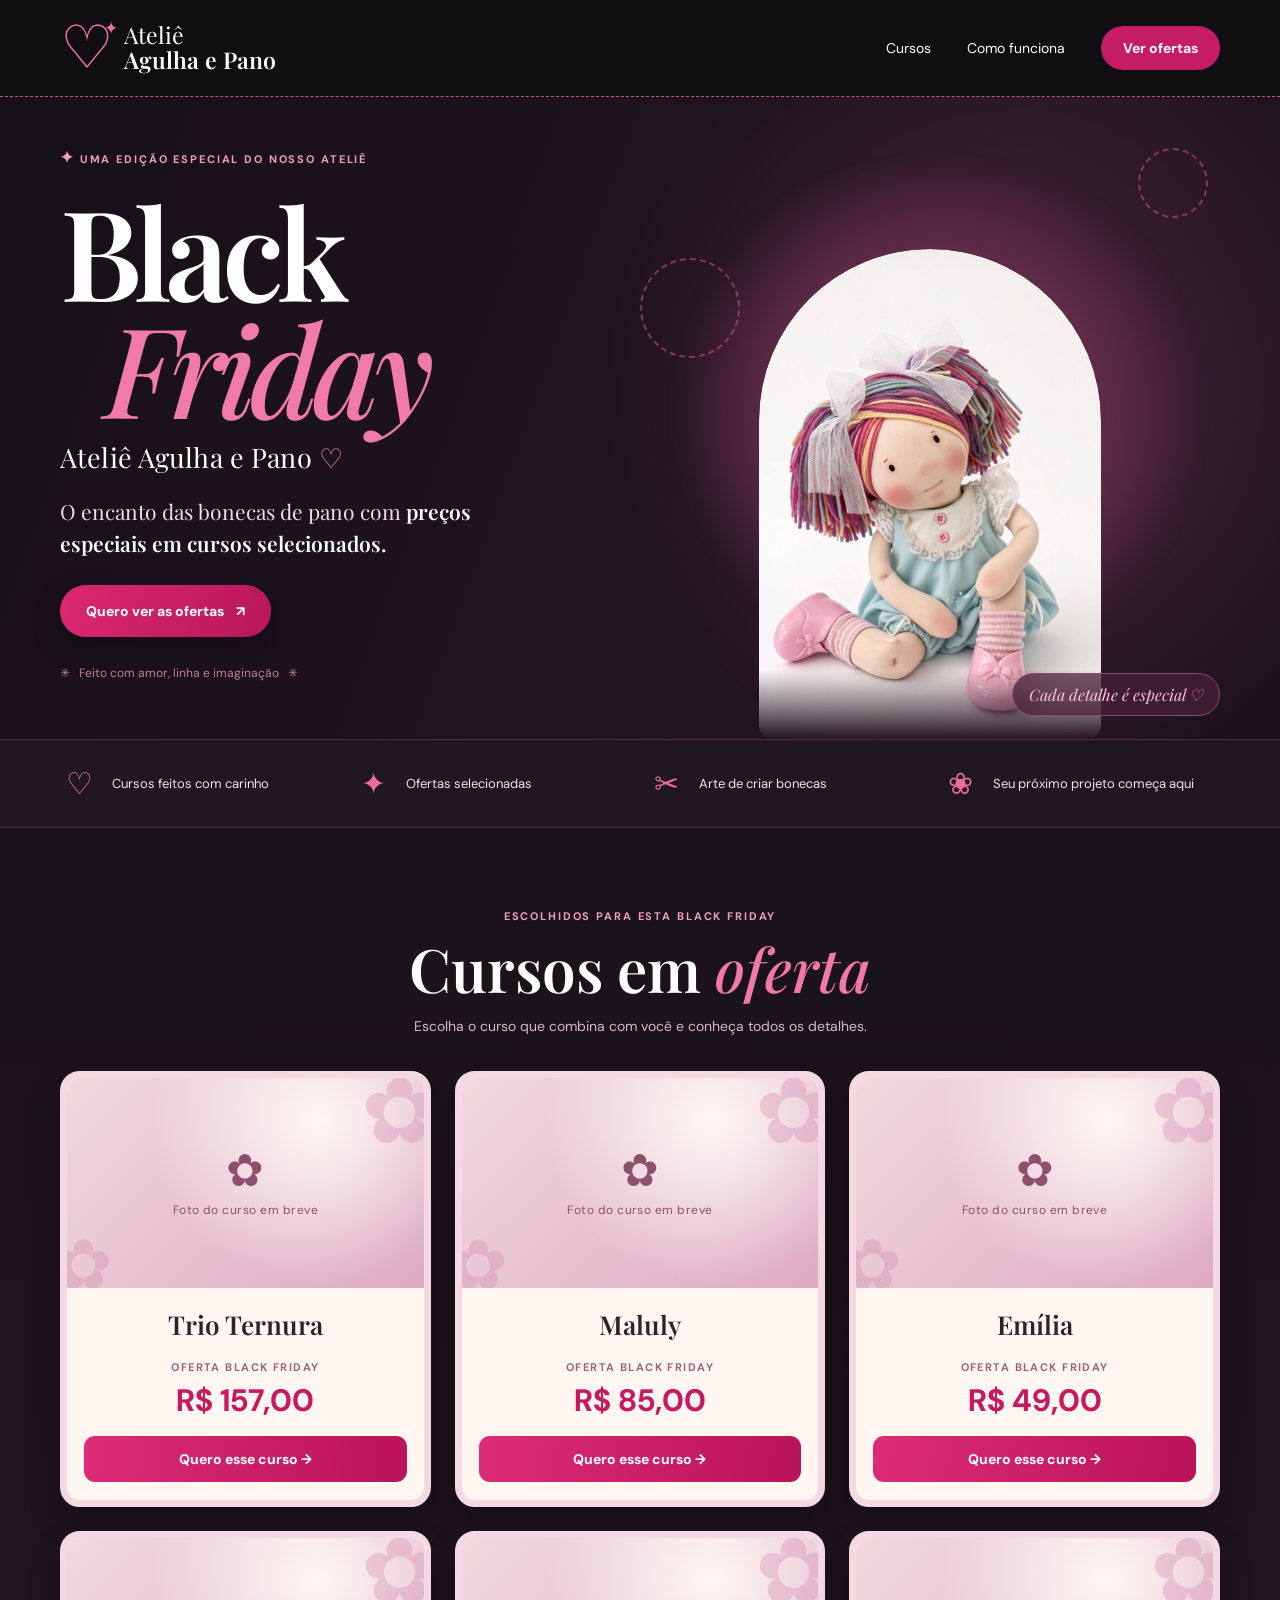
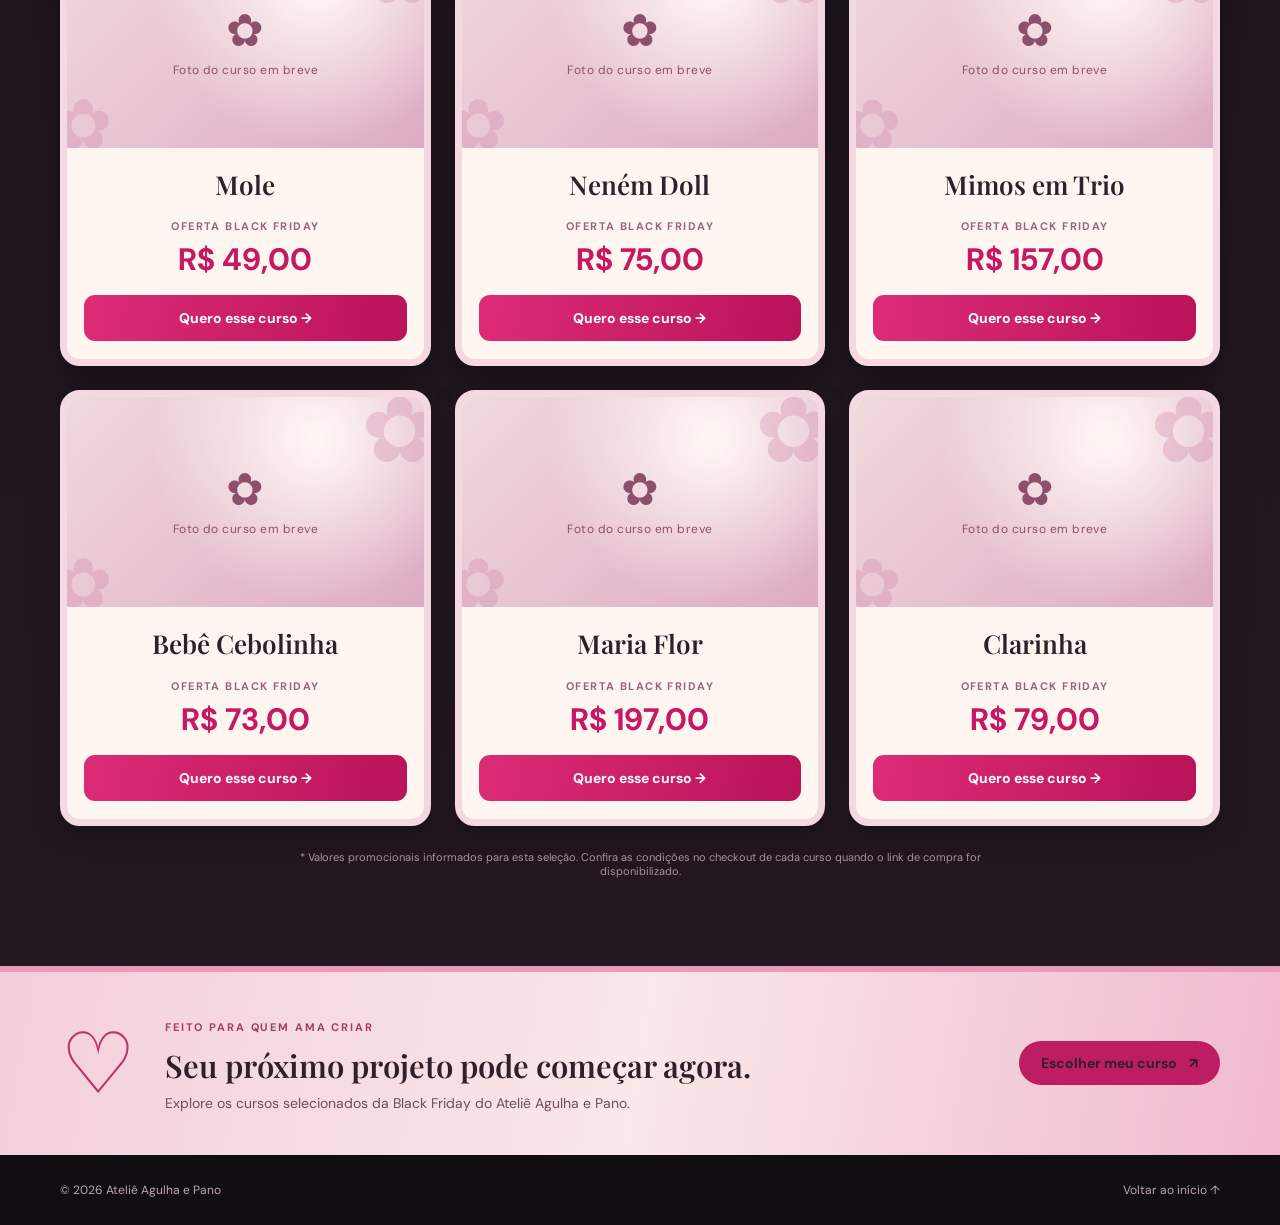
==== index.html @ 14fc0eb1 "Add files via upload" ====
<!doctype html>
<html lang="pt-BR">
<head>
  <meta charset="utf-8">
  <meta name="viewport" content="width=device-width, initial-scale=1">
  <meta name="theme-color" content="#171117">
  <meta name="description" content="Black Friday do Ateliê Agulha e Pano: cursos selecionados de bonecas de pano com preços especiais.">
  <title>Black Friday | Ateliê Agulha e Pano</title>
  <link rel="preconnect" href="https://fonts.googleapis.com">
  <link rel="preconnect" href="https://fonts.gstatic.com" crossorigin>
  <link href="https://fonts.googleapis.com/css2?family=DM+Sans:wght@400;500;600;700&family=Playfair+Display:ital,wght@0,500;0,600;0,700;1,500;1,600&display=swap" rel="stylesheet">
  <link rel="stylesheet" href="style.css">
  <script src="cursos.js" defer></script>
  <script src="script.js" defer></script>
</head>
<body>
  <a class="skip" href="#cursos">Pular para os cursos</a>
  <header class="site-header">
    <div class="wrap header-row">
      <a class="brand" href="index.html" aria-label="Ateliê Agulha e Pano — início"><span class="brand-symbol" aria-hidden="true">♡<span>✦</span></span><span class="brand-text"><span>Ateliê</span><strong>Agulha e Pano</strong></span></a>
      <button class="nav-toggle" id="nav-toggle" type="button" aria-label="Abrir menu" aria-controls="site-nav" aria-expanded="false"><span></span><span></span><span></span></button>
      <nav class="nav" id="site-nav" aria-label="Navegação principal"><a href="#cursos">Cursos</a><a href="#como-funciona">Como funciona</a><a class="nav-cta" href="#cursos">Ver ofertas</a></nav>
    </div>
  </header>
  <main>
    <section class="hero" aria-labelledby="hero-title"><div class="wrap hero-grid">
      <div class="hero-copy"><span class="eyebrow"><span class="sparkle">✦</span> Uma edição especial do nosso ateliê</span><h1 id="hero-title"><span>Black</span><em>Friday</em></h1><div class="hero-brand">Ateliê Agulha e Pano <span aria-hidden="true">♡</span></div><p>O encanto das bonecas de pano com <strong>preços especiais em cursos selecionados.</strong></p><div class="hero-actions"><a class="button pink" href="#cursos">Quero ver as ofertas <span aria-hidden="true">↗</span></a></div><div class="hero-detail" aria-hidden="true">✳ &nbsp; Feito com amor, linha e imaginação &nbsp; ✳</div></div>
      <div class="hero-art"><div class="hero-circle"></div><div class="hero-stitch stitch-one" aria-hidden="true"></div><div class="hero-stitch stitch-two" aria-hidden="true"></div><img src="assets/boneca-destaque.png" alt="Boneca de pano do Ateliê Agulha e Pano, com cabelo colorido, laços brancos, vestido azul e sapatos rosas" fetchpriority="high"><span class="hero-note">Cada detalhe é especial <span aria-hidden="true">♡</span></span></div>
    </div></section>
    <section class="benefits" id="como-funciona" aria-label="Sobre a seleção de cursos"><div class="wrap benefits-grid"><div><span class="benefit-icon">♡</span><span>Cursos feitos com carinho</span></div><div><span class="benefit-icon">✦</span><span>Ofertas selecionadas</span></div><div><span class="benefit-icon">✂</span><span>Arte de criar bonecas</span></div><div><span class="benefit-icon">❀</span><span>Seu próximo projeto começa aqui</span></div></div></section>
    <section class="offers" id="cursos"><div class="wrap"><div class="section-heading"><span class="kicker">ESCOLHIDOS PARA ESTA BLACK FRIDAY</span><h2>Cursos em <em>oferta</em></h2><p>Escolha o curso que combina com você e conheça todos os detalhes.</p></div><div class="course-grid" id="course-grid" aria-live="polite"></div><p class="offers-footnote">* Valores promocionais informados para esta seleção. Confira as condições no checkout de cada curso quando o link de compra for disponibilizado.</p></div></section>
    <section class="bottom-cta"><div class="wrap bottom-inner"><div class="gift" aria-hidden="true">♡</div><div><span class="kicker dark">FEITO PARA QUEM AMA CRIAR</span><h2>Seu próximo projeto pode começar agora.</h2><p>Explore os cursos selecionados da Black Friday do Ateliê Agulha e Pano.</p></div><a class="button dark-button" href="#cursos">Escolher meu curso <span aria-hidden="true">↗</span></a></div></section>
  </main>
  <footer class="footer"><div class="wrap footer-inner"><span>© <span id="year"></span> Ateliê Agulha e Pano</span><a href="#hero-title">Voltar ao início ↑</a></div></footer>
</body></html>
---- style.css ----
:root{--bg:#171117;--bg2:#21171e;--pink:#ed6c9e;--hot:#c51d65;--cream:#fff6f1;--ink:#30202b;--muted:#cbb6c1;--line:#49303c}*{box-sizing:border-box}html{scroll-behavior:smooth}body{margin:0;color:#fff;background:var(--bg);font-family:'DM Sans',Arial,sans-serif}a{color:inherit;text-decoration:none}button{font:inherit}img{max-width:100%;display:block}.wrap{width:min(1160px,calc(100% - 44px));margin-inline:auto}.skip{position:absolute;top:-100px;background:#fff;color:#000;padding:12px;z-index:20}.skip:focus{top:0}.site-header{position:relative;z-index:10;background:#110e12;border-bottom:1px dashed #bc5682}.header-row{min-height:96px;display:flex;align-items:center;justify-content:space-between;gap:22px}.brand{display:flex;align-items:center;gap:10px}.brand-symbol{font-size:60px;font-family:Georgia,serif;line-height:1;color:#ed71a4;position:relative}.brand-symbol span{font-size:17px;position:absolute;top:2px;right:-4px}.brand-text{display:grid;line-height:1.08;font-family:'Playfair Display',Georgia,serif;font-size:23px}.brand-text strong{font-weight:600}.nav{display:flex;align-items:center;gap:36px}.nav>a:not(.nav-cta){font-size:14px}.nav>a:hover,.footer a:hover{color:#ff9bbd}.nav-cta,.button{display:inline-flex;align-items:center;justify-content:center;gap:12px;border:0;border-radius:100px;background:var(--hot);padding:13px 22px;font-weight:700;font-size:14px;transition:transform .2s,background .2s}.nav-cta:hover,.button:hover{transform:translateY(-2px);background:#e32e7d}.nav-toggle{display:none}.hero{overflow:hidden;background:radial-gradient(circle at 79% 47%,#4a2439 0,transparent 38%),linear-gradient(110deg,#171017,#23151f 70%,#1a1119)}.hero-grid{display:grid;grid-template-columns:1fr 1fr;align-items:center;min-height:555px}.hero-copy{z-index:2;padding:50px 0 58px}.eyebrow,.kicker{letter-spacing:.17em;font-size:11px;text-transform:uppercase;font-weight:700;color:#ef9fbd}.sparkle{font-size:16px}.hero h1{font-family:'Playfair Display',Georgia,serif;line-height:.93;margin:24px 0 14px;font-weight:600;font-size:clamp(76px,9.8vw,137px);letter-spacing:-.055em}.hero h1 span,.hero h1 em{display:block}.hero h1 em{font-style:italic;font-weight:500;color:#f07ba8;margin-left:45px}.hero-brand{font-family:'Playfair Display',Georgia,serif;font-size:27px;letter-spacing:.005em}.hero-brand span{color:#e985ad}.hero-copy>p{font-family:'Playfair Display',Georgia,serif;font-size:21px;line-height:1.5;max-width:480px;color:#f2dce6}.hero-copy>p strong{font-weight:600;color:#fff}.hero-actions{margin-top:26px}.button.pink{padding:17px 26px;background:linear-gradient(110deg,#dc2871,#b8175a);box-shadow:0 11px 28px #0005}.hero-detail{color:#c17c9a;margin-top:28px;font-size:12px}.hero-art{height:100%;min-height:500px;position:relative;display:flex;align-items:end;justify-content:center}.hero-circle{position:absolute;inset:70px 0 80px 3%;border-radius:50%;background:radial-gradient(circle,#9b4f72 0,#5d2b46 44%,transparent 70%);filter:blur(8px)}.hero-art>img{position:relative;z-index:1;object-fit:contain;object-position:center bottom;height:490px;width:auto;max-width:93%;border-radius:200px 200px 16px 16px;mask-image:linear-gradient(to bottom,#000 86%,transparent 100%);-webkit-mask-image:linear-gradient(to bottom,#000 86%,transparent 100%)}.hero-note{position:absolute;bottom:23px;right:0;z-index:2;color:#ffc1d9;background:#482036b8;border:1px solid #8e4b6b;border-radius:40px;padding:10px 16px;font-family:'Playfair Display',Georgia,serif;font-style:italic}.hero-note span{color:#ff78a9}.stitch-one,.stitch-two{position:absolute;border:2px dashed #d65a89;border-radius:50%;opacity:.5}.stitch-one{width:100px;height:100px;left:0;top:25%}.stitch-two{width:70px;height:70px;right:12px;top:8%}.benefits{background:#21171e;border-top:1px solid #493141;border-bottom:1px solid #493141}.benefits-grid{display:grid;grid-template-columns:repeat(4,1fr);gap:14px;padding:24px 0}.benefits-grid>div{display:flex;align-items:center;gap:13px;font-size:13px;color:#f0e4e9}.benefit-icon{font-size:30px;color:var(--pink);width:39px;flex-shrink:0;text-align:center}.offers{padding:76px 0 88px;background:linear-gradient(180deg,#1a1319,#241820)}.section-heading{text-align:center;margin:0 auto 36px}.section-heading h2{font:600 clamp(38px,5vw,60px)/1.15 'Playfair Display',Georgia,serif;margin:9px 0}.section-heading h2 em{font-weight:500;color:#f179a5}.section-heading p{color:#d4bbc9;font-size:14px}.course-grid{display:grid;grid-template-columns:repeat(3,minmax(0,1fr));gap:24px}.course-card{overflow:hidden;background:var(--cream);color:var(--ink);border:7px solid #f5d9e2;border-radius:20px;box-shadow:0 17px 30px #0004;display:flex;flex-direction:column;transition:transform .2s,box-shadow .2s}.course-card:hover{transform:translateY(-5px);box-shadow:0 25px 35px #0007}.course-visual{height:210px;background:radial-gradient(circle at 70% 20%,#fff8f5,transparent 55%),linear-gradient(135deg,#f1d9dd,#ddabc3);display:grid;place-items:center;position:relative;overflow:hidden}.course-visual:before,.course-visual:after{content:'✿';position:absolute;color:#d189ab;font-size:70px;opacity:.35}.course-visual:before{left:-13px;bottom:-23px}.course-visual:after{right:-14px;top:-26px;font-size:92px}.course-visual img{height:100%;width:100%;object-fit:cover}.placeholder{display:grid;justify-items:center;gap:9px;z-index:1;color:#8d506b;text-align:center}.placeholder .flower{font-size:45px;line-height:1}.placeholder span:last-child{font-size:12px;letter-spacing:.04em}.course-body{display:flex;flex-direction:column;align-items:center;flex:1;padding:21px 17px 18px;text-align:center}.course-body h3{font:600 26px/1.25 'Playfair Display',Georgia,serif;margin:0 0 18px}.offer-label{font-size:11px;text-transform:uppercase;letter-spacing:.13em;color:#9b647e;font-weight:700;margin-top:auto}.course-price{font-weight:700;color:#c71960;font-size:31px;margin:6px 0 15px}.course-link{width:100%;border-radius:11px;padding:14px 12px;background:linear-gradient(100deg,#dd2c77,#b91359);color:#fff;font-weight:700;font-size:14px}.course-link:hover{background:#a91552}.offers-footnote{color:#a9919e;text-align:center;font-size:11px;margin:24px auto 0;max-width:740px}.bottom-cta{background:linear-gradient(100deg,#f3cfdb,#f9e7e9 50%,#f0b9ce);color:var(--ink);border-top:6px solid #e99bb9;padding:42px 0}.bottom-inner{display:grid;grid-template-columns:80px 1fr auto;gap:25px;align-items:center}.gift{font-size:85px;font-family:Georgia,serif;color:#bc336d}.kicker.dark{color:#a53c66}.bottom-inner h2{font:600 31px 'Playfair Display',Georgia,serif;margin:8px 0}.bottom-inner p{margin:0;color:#6f4d5e;font-size:14px}.dark-button{background:#bd1d61;white-space:nowrap}.footer{background:#110e12}.footer-inner{min-height:70px;display:flex;align-items:center;justify-content:space-between;gap:15px;font-size:12px;color:#bda6b1}
/* Interior do curso */.detail-main{min-height:70vh;background:linear-gradient(#fff1f5,#f8e6e9);color:var(--ink)}.detail-shell{max-width:920px;margin:auto;padding:65px 0 90px}.back-link{color:#a52761;font-weight:700;font-size:14px}.detail-card{display:grid;grid-template-columns:1fr 1.2fr;gap:36px;margin-top:25px;background:#fffaf8;border:1px solid #efcfdd;border-radius:24px;padding:30px;box-shadow:0 15px 36px #ac668329}.detail-visual{background:#f0d6df;border-radius:17px;min-height:350px;display:grid;place-items:center;color:#a35377;text-align:center;padding:20px}.detail-visual img{max-height:390px;width:100%;object-fit:contain}.detail-info h1{font:600 48px/1.1 'Playfair Display',Georgia,serif;margin:12px 0}.detail-info p{line-height:1.65}.detail-price{font-size:36px;color:#c51d65;font-weight:700}.status-note{background:#fce7ed;border-left:4px solid #d74282;border-radius:8px;padding:14px 16px;margin:21px 0;font-size:14px}.detail-info .button{color:#fff}.button[aria-disabled="true"]{opacity:.55;cursor:not-allowed;pointer-events:none}.detail-modules{margin-top:30px;padding:25px;background:#fffaf8;border-radius:20px}.detail-modules h2{font:600 27px 'Playfair Display',Georgia,serif}.detail-modules p{line-height:1.7;color:#745466}
@media(max-width:900px){.hero-grid{grid-template-columns:1fr 1fr}.hero h1{font-size:clamp(70px,10vw,110px)}.hero-art>img{height:410px}.hero-art{min-height:410px}.course-grid{gap:16px}.course-visual{height:175px}.benefits-grid{grid-template-columns:repeat(2,1fr)}.bottom-inner{grid-template-columns:50px 1fr}.gift{font-size:58px}.bottom-inner .button{grid-column:2;justify-self:start}}
@media(max-width:640px){.wrap{width:min(100% - 32px,500px)}.header-row{min-height:76px}.brand-symbol{font-size:48px}.brand-text{font-size:18px}.nav-toggle{display:flex;background:none;border:0;flex-direction:column;gap:5px;padding:12px;cursor:pointer}.nav-toggle span{width:25px;height:2px;background:#f28bb4;border-radius:8px}.nav{display:none;position:absolute;left:0;right:0;top:100%;padding:20px 24px;background:#19121a;box-shadow:0 18px 25px #0008;flex-direction:column;align-items:stretch;gap:17px}.nav.open{display:flex}.nav>a:not(.nav-cta){font-size:16px}.hero-grid{grid-template-columns:1fr;min-height:0}.hero-copy{text-align:center;padding:39px 0 0}.eyebrow{font-size:10px}.hero h1{font-size:clamp(75px,22vw,116px);margin:15px auto 8px;max-width:420px}.hero h1 em{margin-left:45px}.hero-brand{font-size:22px}.hero-copy>p{font-size:17px;max-width:350px;margin:15px auto}.hero-actions{margin-top:19px}.hero-detail{display:none}.hero-art{min-height:0;height:380px;margin-top:8px}.hero-art>img{height:368px;max-width:98%;border-radius:150px 150px 0 0}.hero-circle{inset:12px 12px 10px}.hero-note{bottom:18px;right:2px;font-size:12px}.stitch-one{left:4%;top:16%}.benefits-grid{grid-template-columns:repeat(2,1fr);gap:17px 12px;padding:20px 0}.benefits-grid>div{font-size:12px;gap:8px}.benefit-icon{font-size:26px;width:30px}.offers{padding:58px 0}.section-heading h2{font-size:42px}.section-heading p{font-size:13px;line-height:1.5}.course-grid{grid-template-columns:repeat(2,minmax(0,1fr));gap:12px}.course-card{border-width:4px;border-radius:15px}.course-visual{height:142px}.placeholder .flower{font-size:37px}.placeholder span:last-child{font-size:10px}.course-body{padding:15px 9px 10px}.course-body h3{font-size:19px;margin-bottom:13px;min-height:48px;display:grid;place-items:center}.offer-label{font-size:9px}.course-price{font-size:24px;margin:5px 0 12px}.course-link{font-size:12px;padding:13px 5px}.bottom-cta{padding:31px 0}.bottom-inner{grid-template-columns:43px 1fr;gap:13px}.gift{font-size:48px}.bottom-inner h2{font-size:24px}.bottom-inner p{font-size:12px}.bottom-inner .button{grid-column:1/-1;justify-self:stretch}.footer-inner{font-size:10px}.detail-shell{padding:30px 0 60px}.detail-card{grid-template-columns:1fr;gap:15px;padding:17px}.detail-visual{min-height:250px}.detail-info h1{font-size:39px}.detail-modules{padding:19px}}
@media(max-width:360px){.course-grid{grid-template-columns:1fr}.course-visual{height:240px}.course-body h3{min-height:0;font-size:24px}.course-price{font-size:30px}}
@media(prefers-reduced-motion:reduce){html{scroll-behavior:auto}*,*:before,*:after{transition:none!important}}
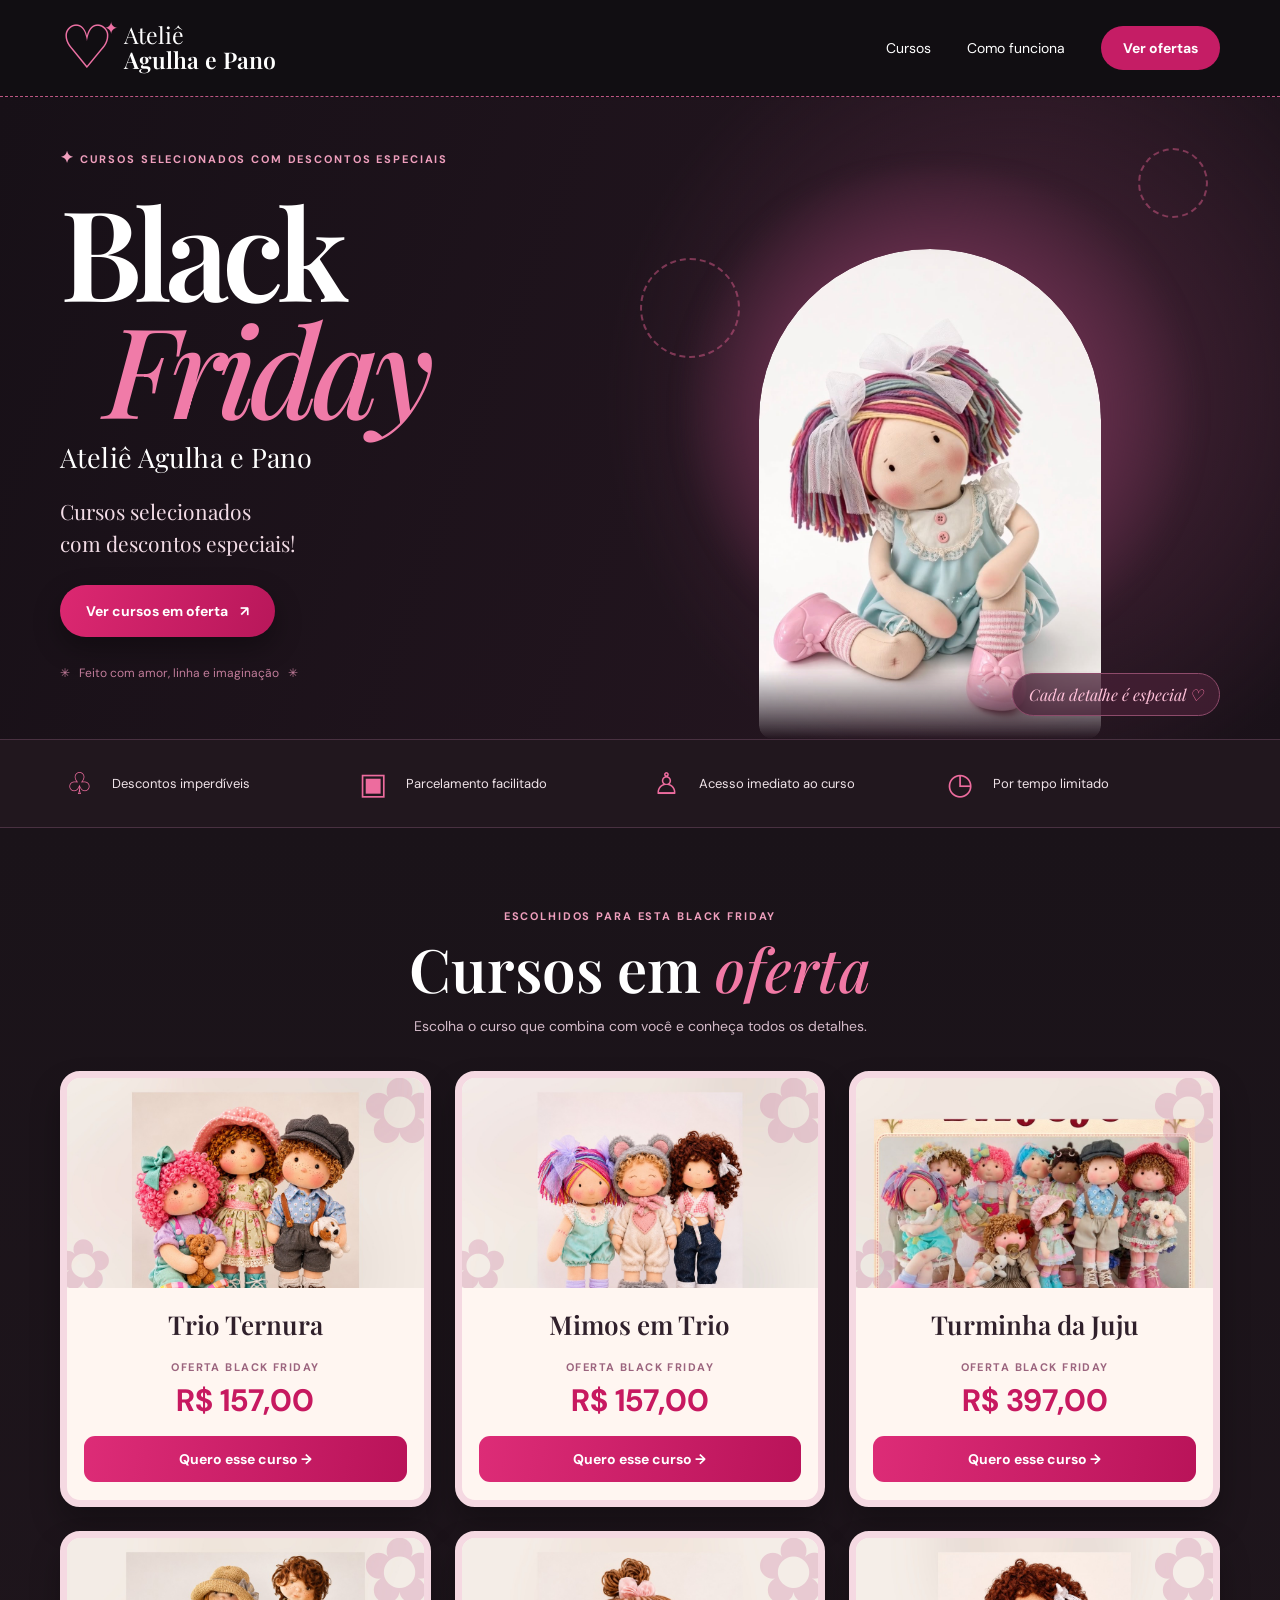
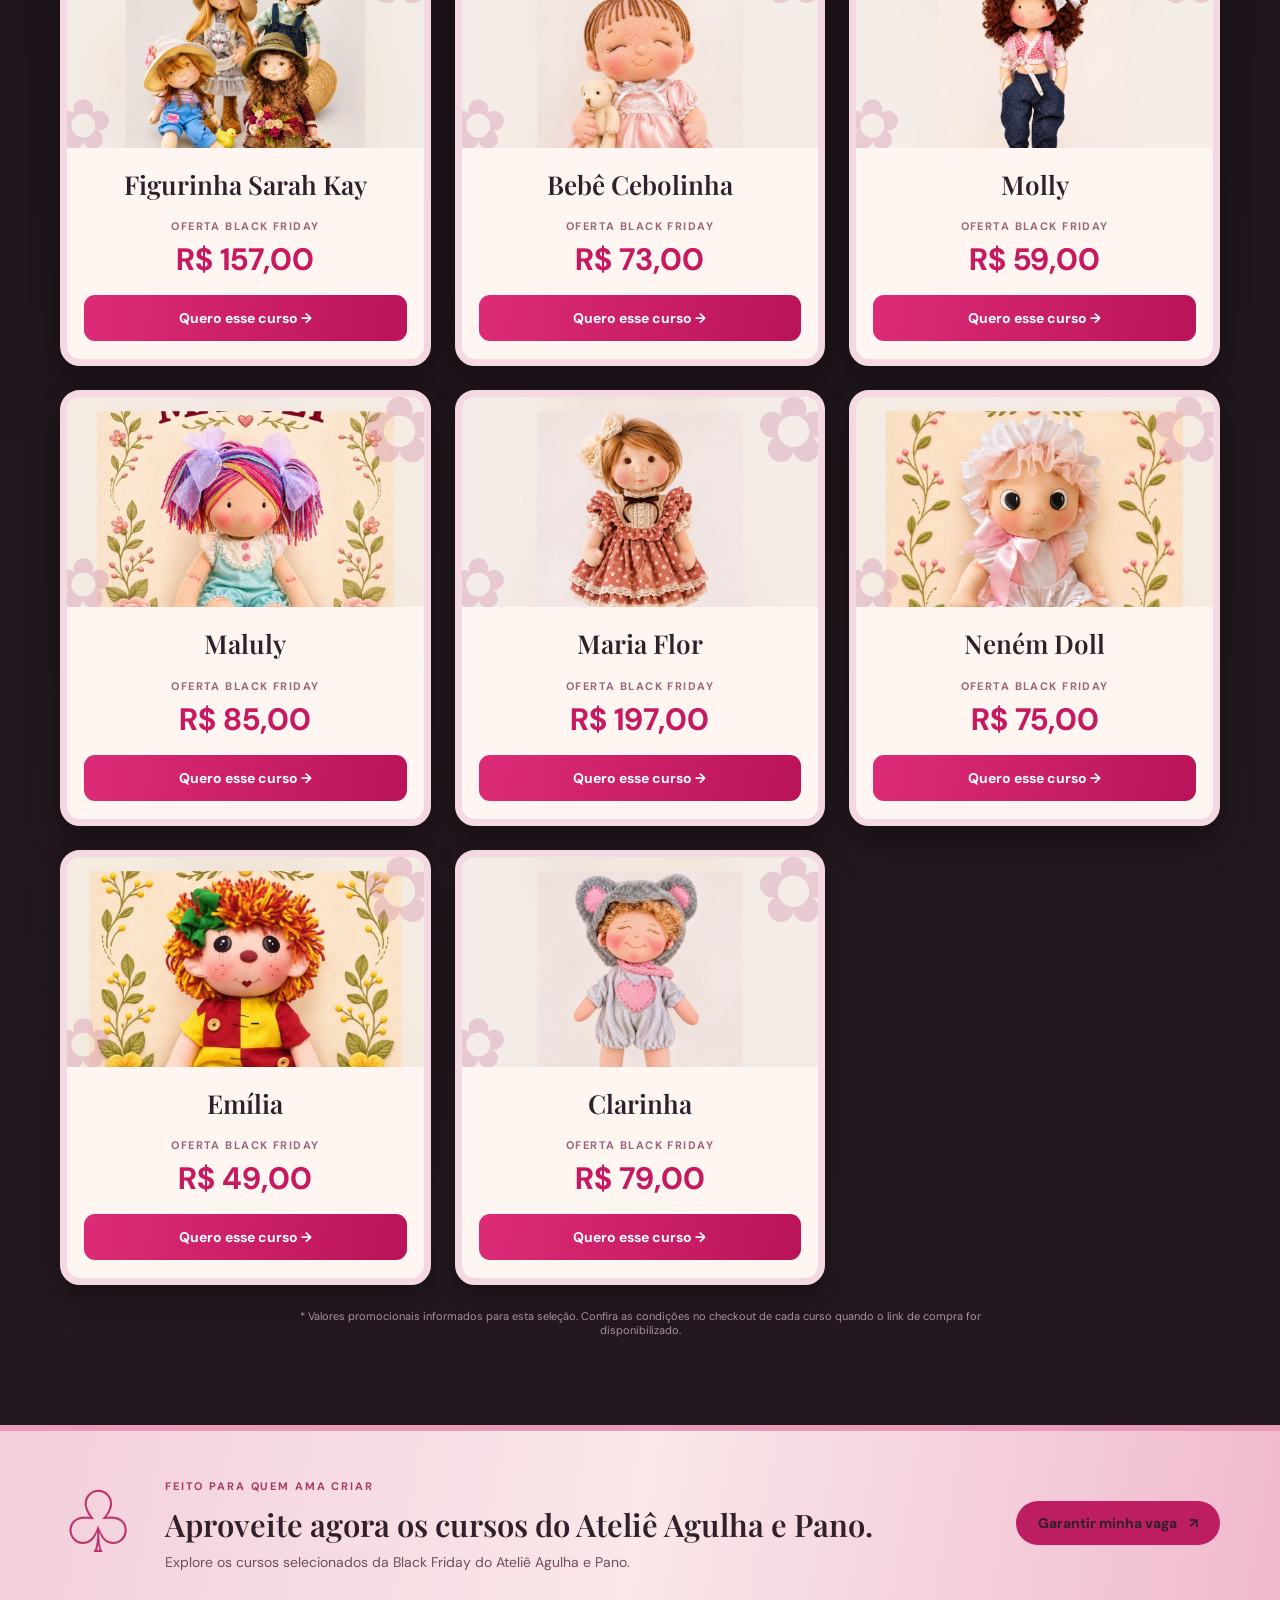
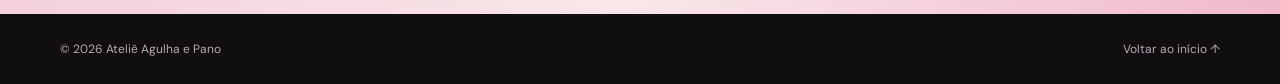
==== commit abefc73d: "Add files via upload" ====
--- a/index.html
+++ b/index.html
@@ -24,12 +24,12 @@
   </header>
   <main>
     <section class="hero" aria-labelledby="hero-title"><div class="wrap hero-grid">
-      <div class="hero-copy"><span class="eyebrow"><span class="sparkle">✦</span> Uma edição especial do nosso ateliê</span><h1 id="hero-title"><span>Black</span><em>Friday</em></h1><div class="hero-brand">Ateliê Agulha e Pano <span aria-hidden="true">♡</span></div><p>O encanto das bonecas de pano com <strong>preços especiais em cursos selecionados.</strong></p><div class="hero-actions"><a class="button pink" href="#cursos">Quero ver as ofertas <span aria-hidden="true">↗</span></a></div><div class="hero-detail" aria-hidden="true">✳ &nbsp; Feito com amor, linha e imaginação &nbsp; ✳</div></div>
+      <div class="hero-copy"><span class="eyebrow"><span class="sparkle">✦</span> Cursos selecionados com descontos especiais</span><h1 id="hero-title"><span>Black</span><em>Friday</em></h1><div class="hero-brand">Ateliê Agulha e Pano</div><p class="hero-promo">Cursos selecionados<br>com descontos especiais!</p><div class="hero-actions"><a class="button pink" href="#cursos">Ver cursos em oferta <span aria-hidden="true">↗</span></a></div><div class="hero-detail" aria-hidden="true">✳ &nbsp; Feito com amor, linha e imaginação &nbsp; ✳</div></div>
       <div class="hero-art"><div class="hero-circle"></div><div class="hero-stitch stitch-one" aria-hidden="true"></div><div class="hero-stitch stitch-two" aria-hidden="true"></div><img src="assets/boneca-destaque.png" alt="Boneca de pano do Ateliê Agulha e Pano, com cabelo colorido, laços brancos, vestido azul e sapatos rosas" fetchpriority="high"><span class="hero-note">Cada detalhe é especial <span aria-hidden="true">♡</span></span></div>
     </div></section>
-    <section class="benefits" id="como-funciona" aria-label="Sobre a seleção de cursos"><div class="wrap benefits-grid"><div><span class="benefit-icon">♡</span><span>Cursos feitos com carinho</span></div><div><span class="benefit-icon">✦</span><span>Ofertas selecionadas</span></div><div><span class="benefit-icon">✂</span><span>Arte de criar bonecas</span></div><div><span class="benefit-icon">❀</span><span>Seu próximo projeto começa aqui</span></div></div></section>
+    <section class="benefits" id="como-funciona" aria-label="Sobre a seleção de cursos"><div class="wrap benefits-grid"><div><span class="benefit-icon">♧</span><span>Descontos imperdíveis</span></div><div><span class="benefit-icon">▣</span><span>Parcelamento facilitado</span></div><div><span class="benefit-icon">♙</span><span>Acesso imediato ao curso</span></div><div><span class="benefit-icon">◷</span><span>Por tempo limitado</span></div></div></section>
     <section class="offers" id="cursos"><div class="wrap"><div class="section-heading"><span class="kicker">ESCOLHIDOS PARA ESTA BLACK FRIDAY</span><h2>Cursos em <em>oferta</em></h2><p>Escolha o curso que combina com você e conheça todos os detalhes.</p></div><div class="course-grid" id="course-grid" aria-live="polite"></div><p class="offers-footnote">* Valores promocionais informados para esta seleção. Confira as condições no checkout de cada curso quando o link de compra for disponibilizado.</p></div></section>
-    <section class="bottom-cta"><div class="wrap bottom-inner"><div class="gift" aria-hidden="true">♡</div><div><span class="kicker dark">FEITO PARA QUEM AMA CRIAR</span><h2>Seu próximo projeto pode começar agora.</h2><p>Explore os cursos selecionados da Black Friday do Ateliê Agulha e Pano.</p></div><a class="button dark-button" href="#cursos">Escolher meu curso <span aria-hidden="true">↗</span></a></div></section>
+    <section class="bottom-cta"><div class="wrap bottom-inner"><div class="gift" aria-hidden="true">♧</div><div><span class="kicker dark">FEITO PARA QUEM AMA CRIAR</span><h2>Aproveite agora os cursos do Ateliê Agulha e Pano.</h2><p>Explore os cursos selecionados da Black Friday do Ateliê Agulha e Pano.</p></div><a class="button dark-button" href="#cursos">Garantir minha vaga <span aria-hidden="true">↗</span></a></div></section>
   </main>
   <footer class="footer"><div class="wrap footer-inner"><span>© <span id="year"></span> Ateliê Agulha e Pano</span><a href="#hero-title">Voltar ao início ↑</a></div></footer>
 </body></html>
--- a/style.css
+++ b/style.css
@@ -4,3 +4,58 @@
 @media(max-width:640px){.wrap{width:min(100% - 32px,500px)}.header-row{min-height:76px}.brand-symbol{font-size:48px}.brand-text{font-size:18px}.nav-toggle{display:flex;background:none;border:0;flex-direction:column;gap:5px;padding:12px;cursor:pointer}.nav-toggle span{width:25px;height:2px;background:#f28bb4;border-radius:8px}.nav{display:none;position:absolute;left:0;right:0;top:100%;padding:20px 24px;background:#19121a;box-shadow:0 18px 25px #0008;flex-direction:column;align-items:stretch;gap:17px}.nav.open{display:flex}.nav>a:not(.nav-cta){font-size:16px}.hero-grid{grid-template-columns:1fr;min-height:0}.hero-copy{text-align:center;padding:39px 0 0}.eyebrow{font-size:10px}.hero h1{font-size:clamp(75px,22vw,116px);margin:15px auto 8px;max-width:420px}.hero h1 em{margin-left:45px}.hero-brand{font-size:22px}.hero-copy>p{font-size:17px;max-width:350px;margin:15px auto}.hero-actions{margin-top:19px}.hero-detail{display:none}.hero-art{min-height:0;height:380px;margin-top:8px}.hero-art>img{height:368px;max-width:98%;border-radius:150px 150px 0 0}.hero-circle{inset:12px 12px 10px}.hero-note{bottom:18px;right:2px;font-size:12px}.stitch-one{left:4%;top:16%}.benefits-grid{grid-template-columns:repeat(2,1fr);gap:17px 12px;padding:20px 0}.benefits-grid>div{font-size:12px;gap:8px}.benefit-icon{font-size:26px;width:30px}.offers{padding:58px 0}.section-heading h2{font-size:42px}.section-heading p{font-size:13px;line-height:1.5}.course-grid{grid-template-columns:repeat(2,minmax(0,1fr));gap:12px}.course-card{border-width:4px;border-radius:15px}.course-visual{height:142px}.placeholder .flower{font-size:37px}.placeholder span:last-child{font-size:10px}.course-body{padding:15px 9px 10px}.course-body h3{font-size:19px;margin-bottom:13px;min-height:48px;display:grid;place-items:center}.offer-label{font-size:9px}.course-price{font-size:24px;margin:5px 0 12px}.course-link{font-size:12px;padding:13px 5px}.bottom-cta{padding:31px 0}.bottom-inner{grid-template-columns:43px 1fr;gap:13px}.gift{font-size:48px}.bottom-inner h2{font-size:24px}.bottom-inner p{font-size:12px}.bottom-inner .button{grid-column:1/-1;justify-self:stretch}.footer-inner{font-size:10px}.detail-shell{padding:30px 0 60px}.detail-card{grid-template-columns:1fr;gap:15px;padding:17px}.detail-visual{min-height:250px}.detail-info h1{font-size:39px}.detail-modules{padding:19px}}
 @media(max-width:360px){.course-grid{grid-template-columns:1fr}.course-visual{height:240px}.course-body h3{min-height:0;font-size:24px}.course-price{font-size:30px}}
 @media(prefers-reduced-motion:reduce){html{scroll-behavior:auto}*,*:before,*:after{transition:none!important}}
+
+
+/* Layout mobile inspirado no modelo aprovado. Desktop e páginas internas preservados. */
+@media(max-width:640px){
+ .site-header{background:linear-gradient(110deg,#ffe5ed,#ffd2e1);border-bottom:0}
+ .header-row{min-height:80px}
+ .brand{color:#24151c}
+ .brand-symbol{color:#e85494}
+ .brand-text{font-size:19px}
+ .nav-toggle span{background:#201319;height:3px}
+ .hero{background:radial-gradient(circle at 72% 33%,#372329 0,#1b1317 55%,#120e11 100%)}
+ .hero-grid{position:relative;display:grid;grid-template-columns:1fr;min-height:420px}
+ .hero-copy{position:relative;text-align:left;padding:44px 0 30px;min-height:420px;z-index:3;pointer-events:none}
+ .eyebrow{display:none}
+ .hero h1{font-size:clamp(62px,17vw,98px);max-width:64%;margin:10px 0 8px;line-height:.88;letter-spacing:-.055em}
+ .hero h1 em{margin-left:16px}
+ .hero-brand{font-size:clamp(14px,4vw,20px);max-width:52%;margin-top:17px}
+ .hero-promo{display:inline-block!important;max-width:52%!important;background:linear-gradient(115deg,#ffb5d0,#fa5c9b 65%,#f7a6c8);color:#26111b!important;padding:15px 10px;transform:rotate(-3deg);text-align:center;font:italic 600 clamp(14px,4.1vw,20px)/1.15 'Playfair Display',Georgia,serif!important;clip-path:polygon(0 3%,100% 0,96% 50%,100% 100%,0 97%,4% 50%);margin-top:22px!important}
+ .hero-actions{display:none}
+ .hero-art{position:absolute;inset:0 0 0 37%;height:100%;min-height:0;margin:0;display:flex;align-items:end;justify-content:end;z-index:2;pointer-events:none}
+ .hero-art>img{height:90%;width:100%;max-width:none;object-fit:contain;object-position:right bottom;border-radius:0;mask-image:linear-gradient(to bottom,#000 82%,transparent 100%);-webkit-mask-image:linear-gradient(to bottom,#000 82%,transparent 100%)}
+ .hero-circle{inset:10% 0 7% 0;background:radial-gradient(circle,#6b334e 0,transparent 65%)}
+ .hero-note,.stitch-one,.stitch-two{display:none}
+ .benefits{background:#1c1519}
+ .benefits-grid{grid-template-columns:repeat(4,minmax(0,1fr));gap:5px;padding:21px 0 19px}
+ .benefits-grid>div{flex-direction:column;justify-content:start;gap:7px;text-align:center;font-size:10px;line-height:1.15}
+ .benefit-icon{font-size:29px;width:auto;line-height:1}
+ .offers{padding:35px 0 50px}
+ .section-heading{margin-bottom:26px}
+ .section-heading .kicker{display:none}
+ .section-heading h2{font-size:clamp(34px,9vw,48px);font-style:italic}
+ .section-heading p{display:none}
+ .course-grid{grid-template-columns:repeat(2,minmax(0,1fr));gap:12px}
+ .course-card{background:#ffe6e8;border:5px solid #ffe3e9;border-radius:17px}
+ .course-visual{height:auto;aspect-ratio:5/4}
+ .course-visual img{object-fit:cover}
+ .course-body{padding:12px 7px 9px}
+ .course-body h3{background:#fff7f4;width:calc(100% + 14px);font-family:'DM Sans',Arial,sans-serif;font-size:clamp(13px,3.7vw,17px);font-weight:700;line-height:1.2;min-height:42px;margin:0 0 10px;padding:5px}
+ .offer-label{display:none}
+ .course-price{font-size:clamp(21px,5.8vw,29px);margin:2px 0 11px;color:#c9165b}
+ .course-link{font-size:clamp(11px,3.3vw,14px);background:linear-gradient(100deg,#f02d7a,#c70052);border-radius:12px;padding:12px 4px}
+ .bottom-cta{border-top:3px solid #ffaac7;background:linear-gradient(100deg,#ffe0e8,#ffc5da);padding:24px 0}
+ .bottom-inner{grid-template-columns:43px 1fr;gap:10px}
+ .bottom-inner .kicker,.bottom-inner p{display:none}
+ .bottom-inner h2{font:italic 500 21px/1.25 'Playfair Display',Georgia,serif;margin:0}
+ .bottom-inner .button{grid-column:1/-1;justify-self:stretch;font-size:16px}
+}
+@media(max-width:360px){
+ .course-grid{grid-template-columns:repeat(2,minmax(0,1fr))}
+ .course-visual{height:auto}
+ .course-body h3{font-size:13px;min-height:43px}
+ .course-price{font-size:20px}
+ .hero-grid,.hero-copy{min-height:385px}
+ .hero h1{font-size:61px}
+}
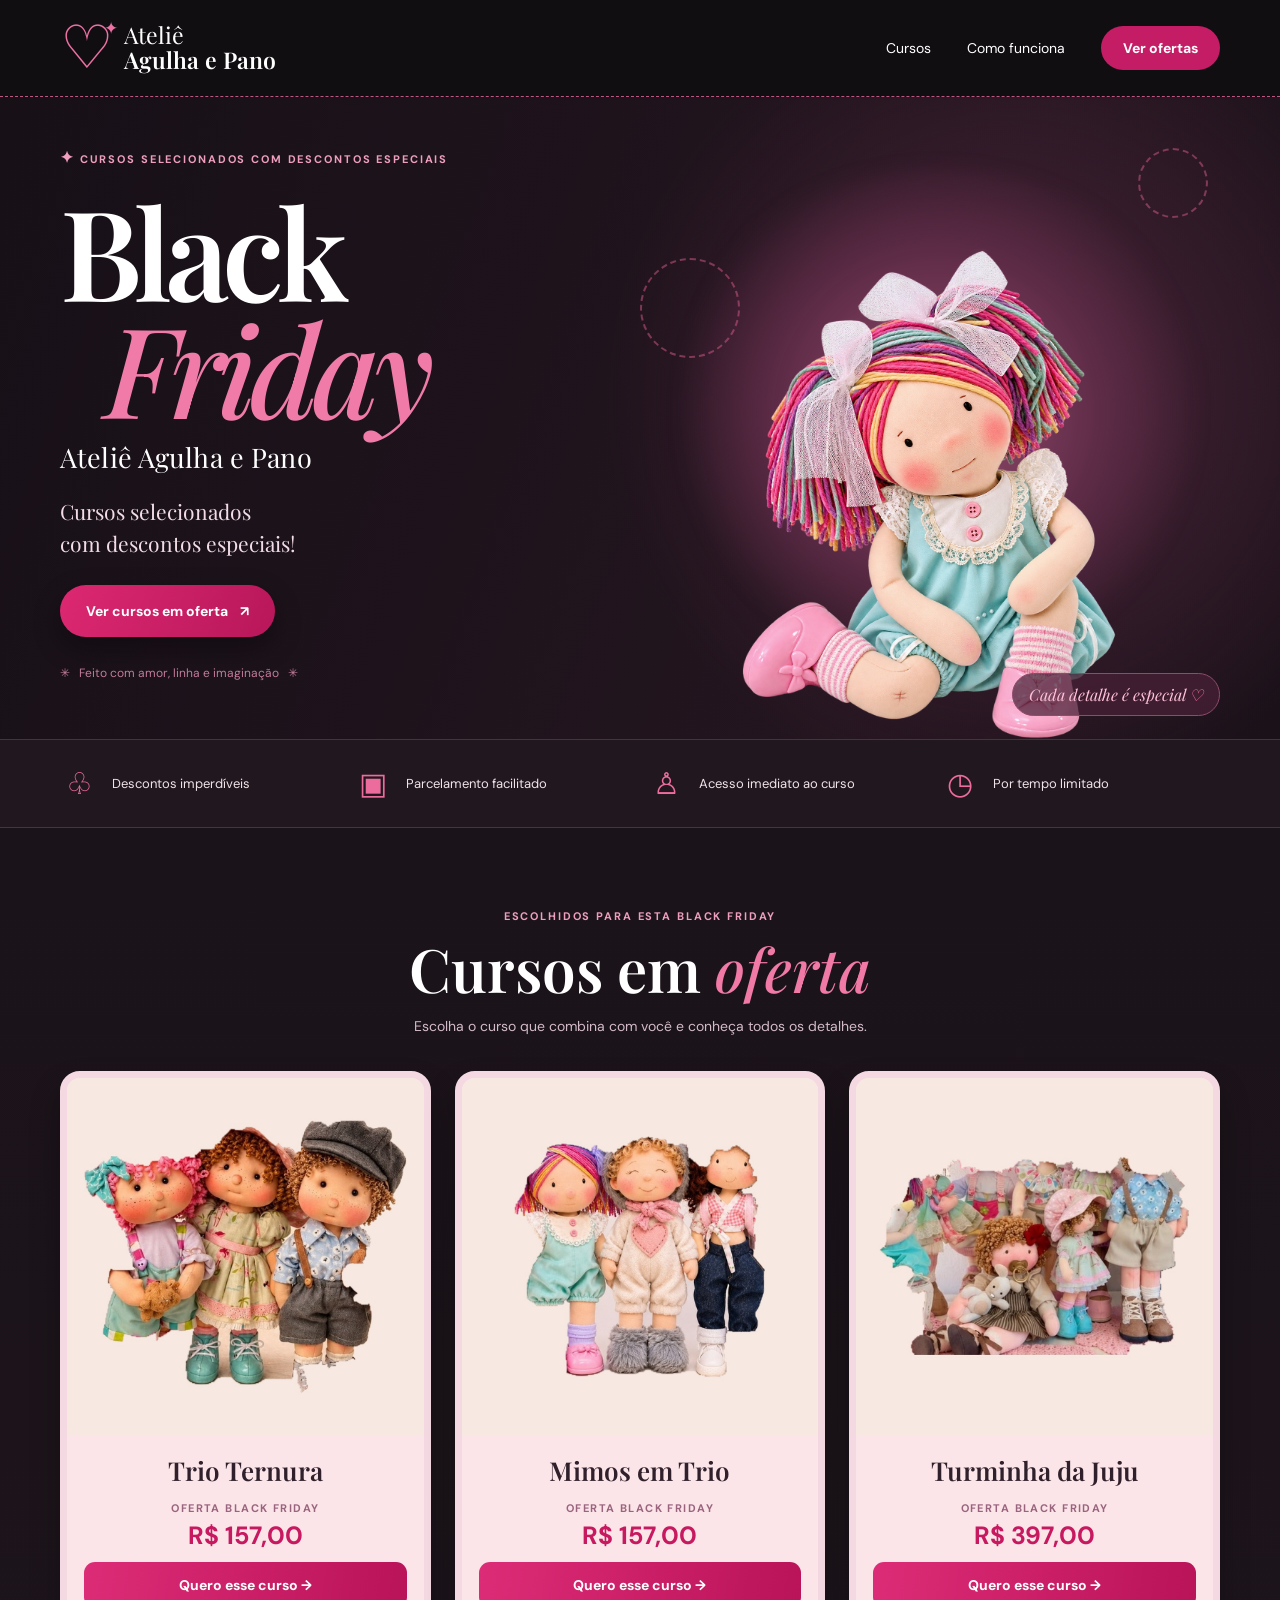
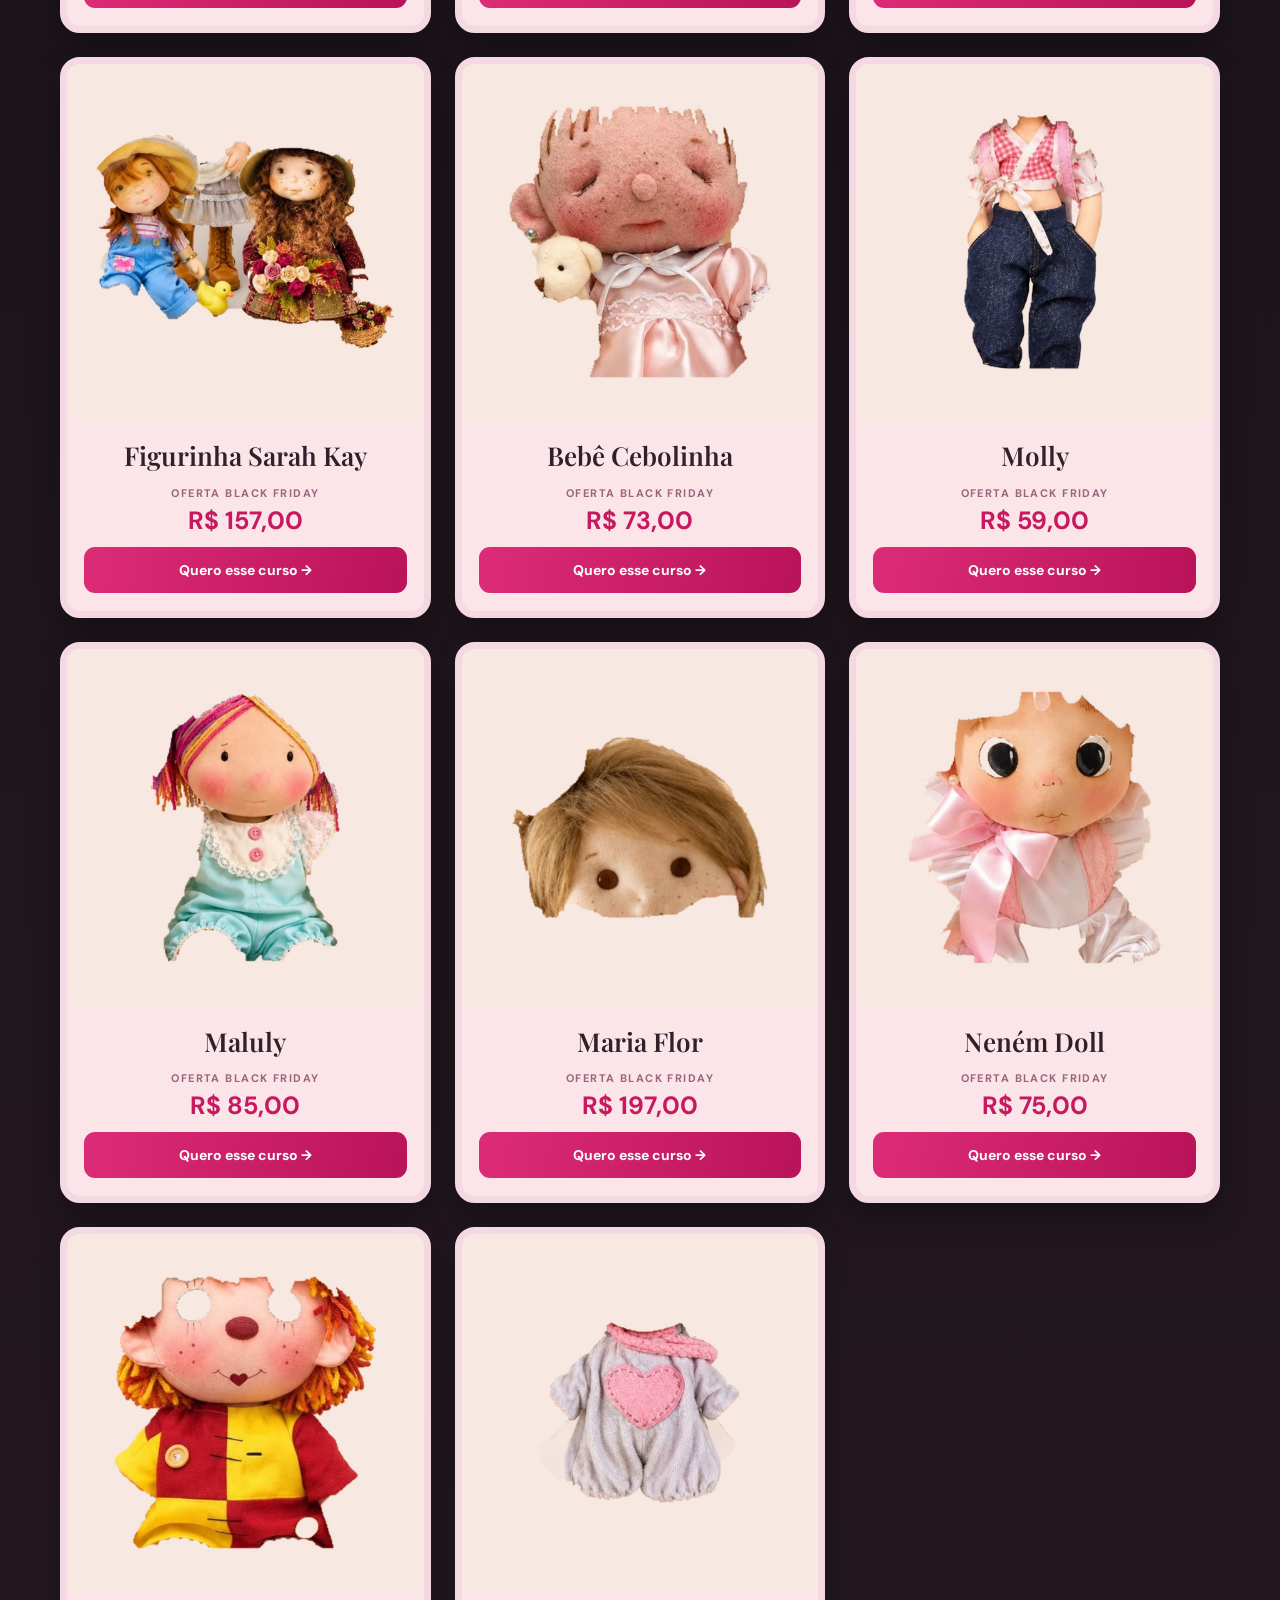
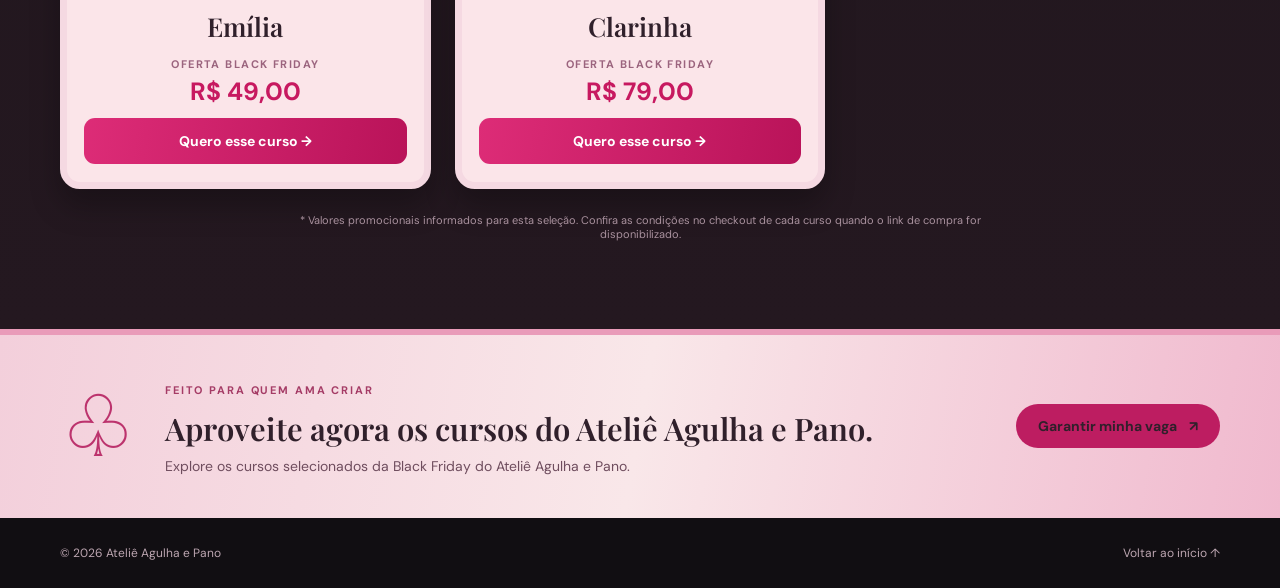
==== commit a7677049: "Add files via upload" ====
--- a/index.html
+++ b/index.html
@@ -9,7 +9,7 @@
   <link rel="preconnect" href="https://fonts.googleapis.com">
   <link rel="preconnect" href="https://fonts.gstatic.com" crossorigin>
   <link href="https://fonts.googleapis.com/css2?family=DM+Sans:wght@400;500;600;700&family=Playfair+Display:ital,wght@0,500;0,600;0,700;1,500;1,600&display=swap" rel="stylesheet">
-  <link rel="stylesheet" href="style.css">
+  <link rel="stylesheet" href="style.css?v=20261117-final">
   <script src="cursos.js" defer></script>
   <script src="script.js" defer></script>
 </head>
--- a/style.css
+++ b/style.css
@@ -59,3 +59,54 @@
  .hero-grid,.hero-copy{min-height:385px}
  .hero h1{font-size:61px}
 }
+
+
+/* Ajustes de fotografia e hierarquia — 17/11 */
+.course-visual{height:auto;aspect-ratio:5/4;background:#f9ece2}
+.course-visual img{object-fit:contain;object-position:center center}
+.course-price{font-size:25px;margin:4px 0 10px}
+.hero-art>img{border-radius:0!important;mask-image:none!important;-webkit-mask-image:none!important}
+@media(max-width:640px){
+ .course-visual{height:auto;aspect-ratio:4/5}
+ .course-visual img{object-fit:contain;object-position:center center}
+ .course-price{font-size:clamp(17px,4.5vw,22px);margin:1px 0 7px}
+ .course-body{padding-top:8px}
+ .course-body h3{margin-bottom:4px}
+ .hero-art>img{height:98%;object-fit:contain;object-position:right bottom}
+}
+
+
+/* Padronização da vitrine: retratos grandes e preenchimento integral */
+.course-visual,.course-visual:before,.course-visual:after{background:#f7e9e2!important}
+.course-visual:before,.course-visual:after{content:none!important;display:none!important}
+.course-visual{height:auto!important;aspect-ratio:4/5!important;display:block!important;overflow:hidden!important}
+.course-visual img{width:100%!important;height:100%!important;object-fit:cover!important;object-position:center center!important;display:block!important}
+.course-card{background:#fbe5e9!important}
+@media(max-width:640px){
+ .course-visual{aspect-ratio:4/5!important}
+ .course-visual img{object-fit:cover!important}
+ .course-body{padding-top:8px!important}
+}
+
+/* Fotos em sangria completa, sem moldura interna nem flores sobrepostas */
+.course-visual{aspect-ratio:5/4!important;background:#f7e9e2!important}
+.course-visual img{object-fit:cover!important;width:100%!important;height:100%!important}
+@media(max-width:640px){.course-visual{aspect-ratio:5/4!important}}
+
+/* Vitrine final: mesma tipografia e conteúdo no desktop e no celular */
+.course-visual,.course-visual:before,.course-visual:after{background:#f7e9e1!important}
+.course-visual:before,.course-visual:after{display:none!important;content:none!important}
+.course-visual{aspect-ratio:1/1!important;height:auto!important;overflow:hidden!important;display:block!important}
+.course-visual img{width:100%!important;height:100%!important;object-fit:contain!important;object-position:center!important;display:block!important}
+.course-body h3{font-family:'Playfair Display',Georgia,serif!important;font-weight:600!important;background:transparent!important;width:auto!important;min-height:0!important;line-height:1.18!important;padding:0!important;margin:0 0 14px!important}
+.offer-label{display:block!important;text-transform:uppercase!important;letter-spacing:.13em!important;font-weight:700!important;color:#9b647e!important;margin-top:auto!important}
+.course-price{font-size:25px!important}
+@media(max-width:640px){
+ .course-grid{grid-template-columns:repeat(2,minmax(0,1fr))!important;gap:12px!important}
+ .course-visual{aspect-ratio:1/1!important}
+ .course-body{padding:13px 7px 10px!important}
+ .course-body h3{font-size:clamp(17px,4.5vw,23px)!important;margin-bottom:11px!important}
+ .offer-label{font-size:9px!important;line-height:1.25!important}
+ .course-price{font-size:clamp(19px,5vw,23px)!important;margin:7px 0 12px!important}
+ .course-link{font-size:clamp(10px,3.1vw,13px)!important}
+}
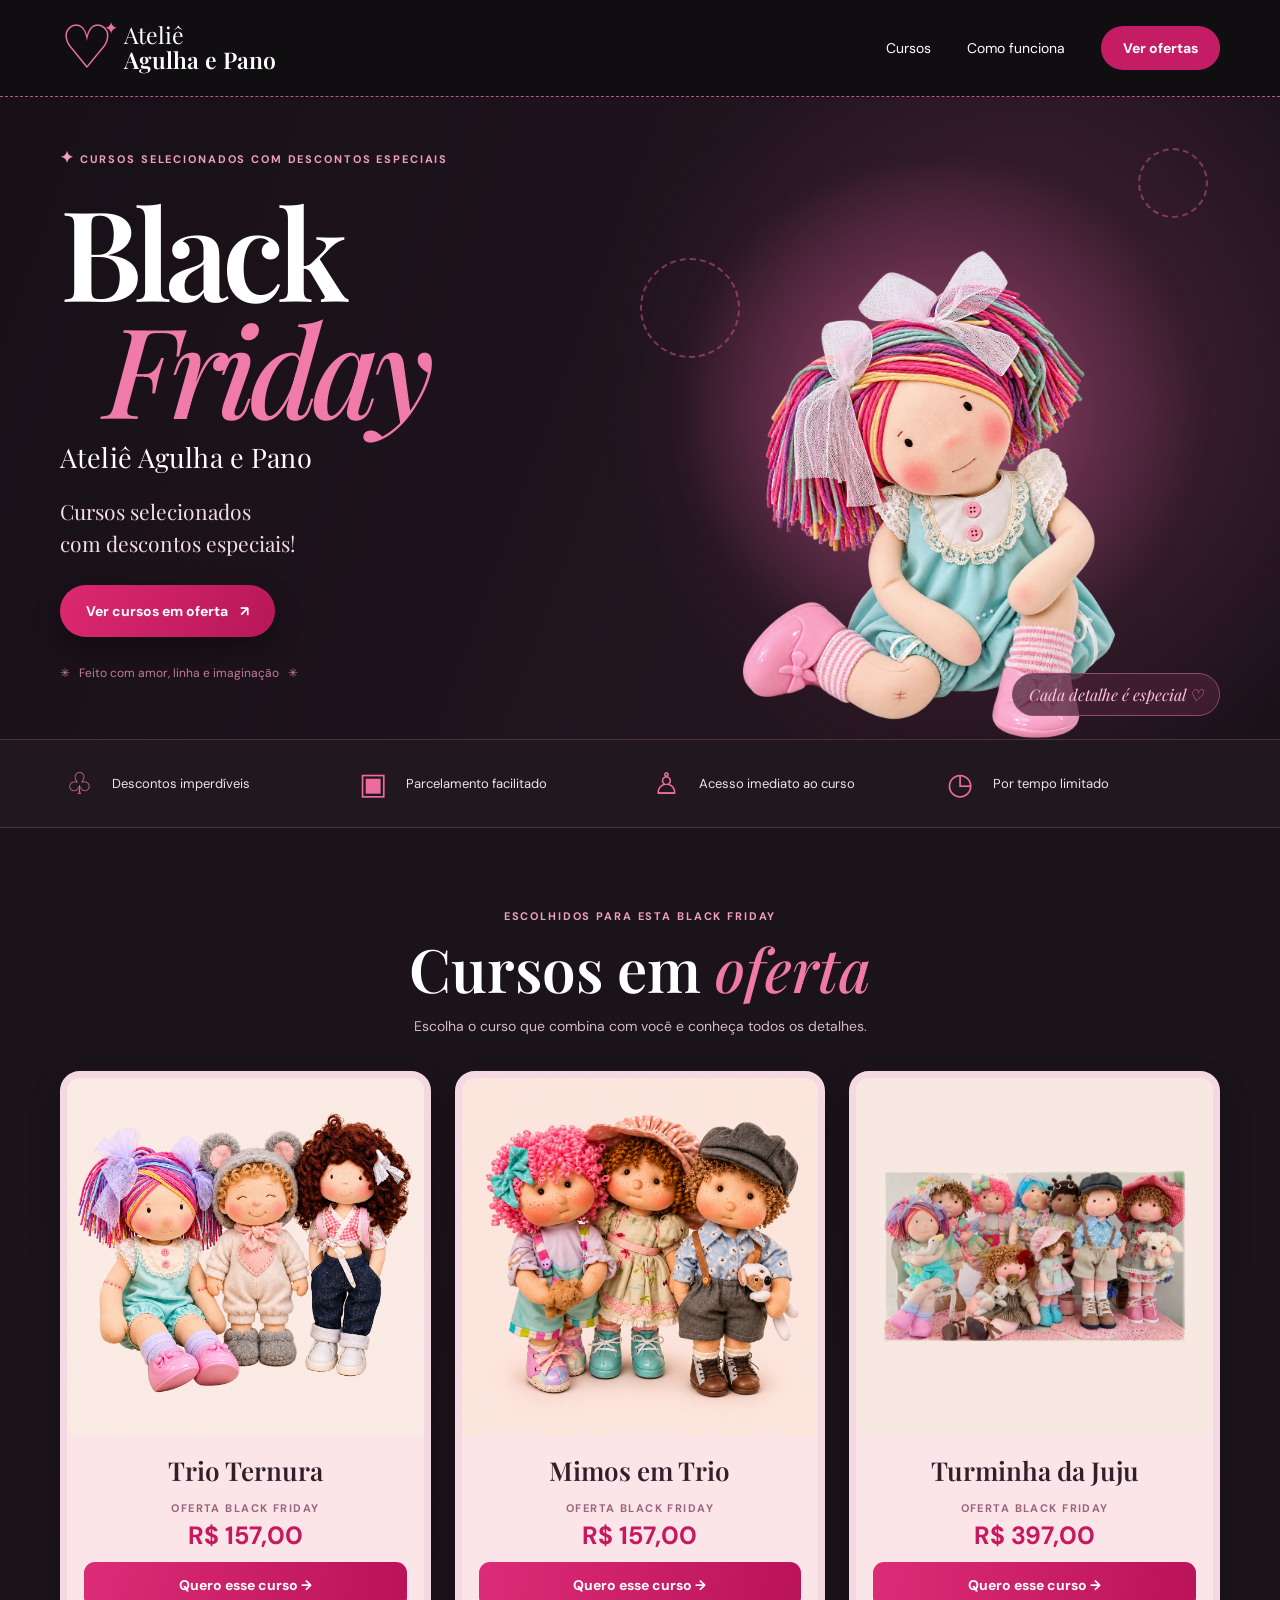
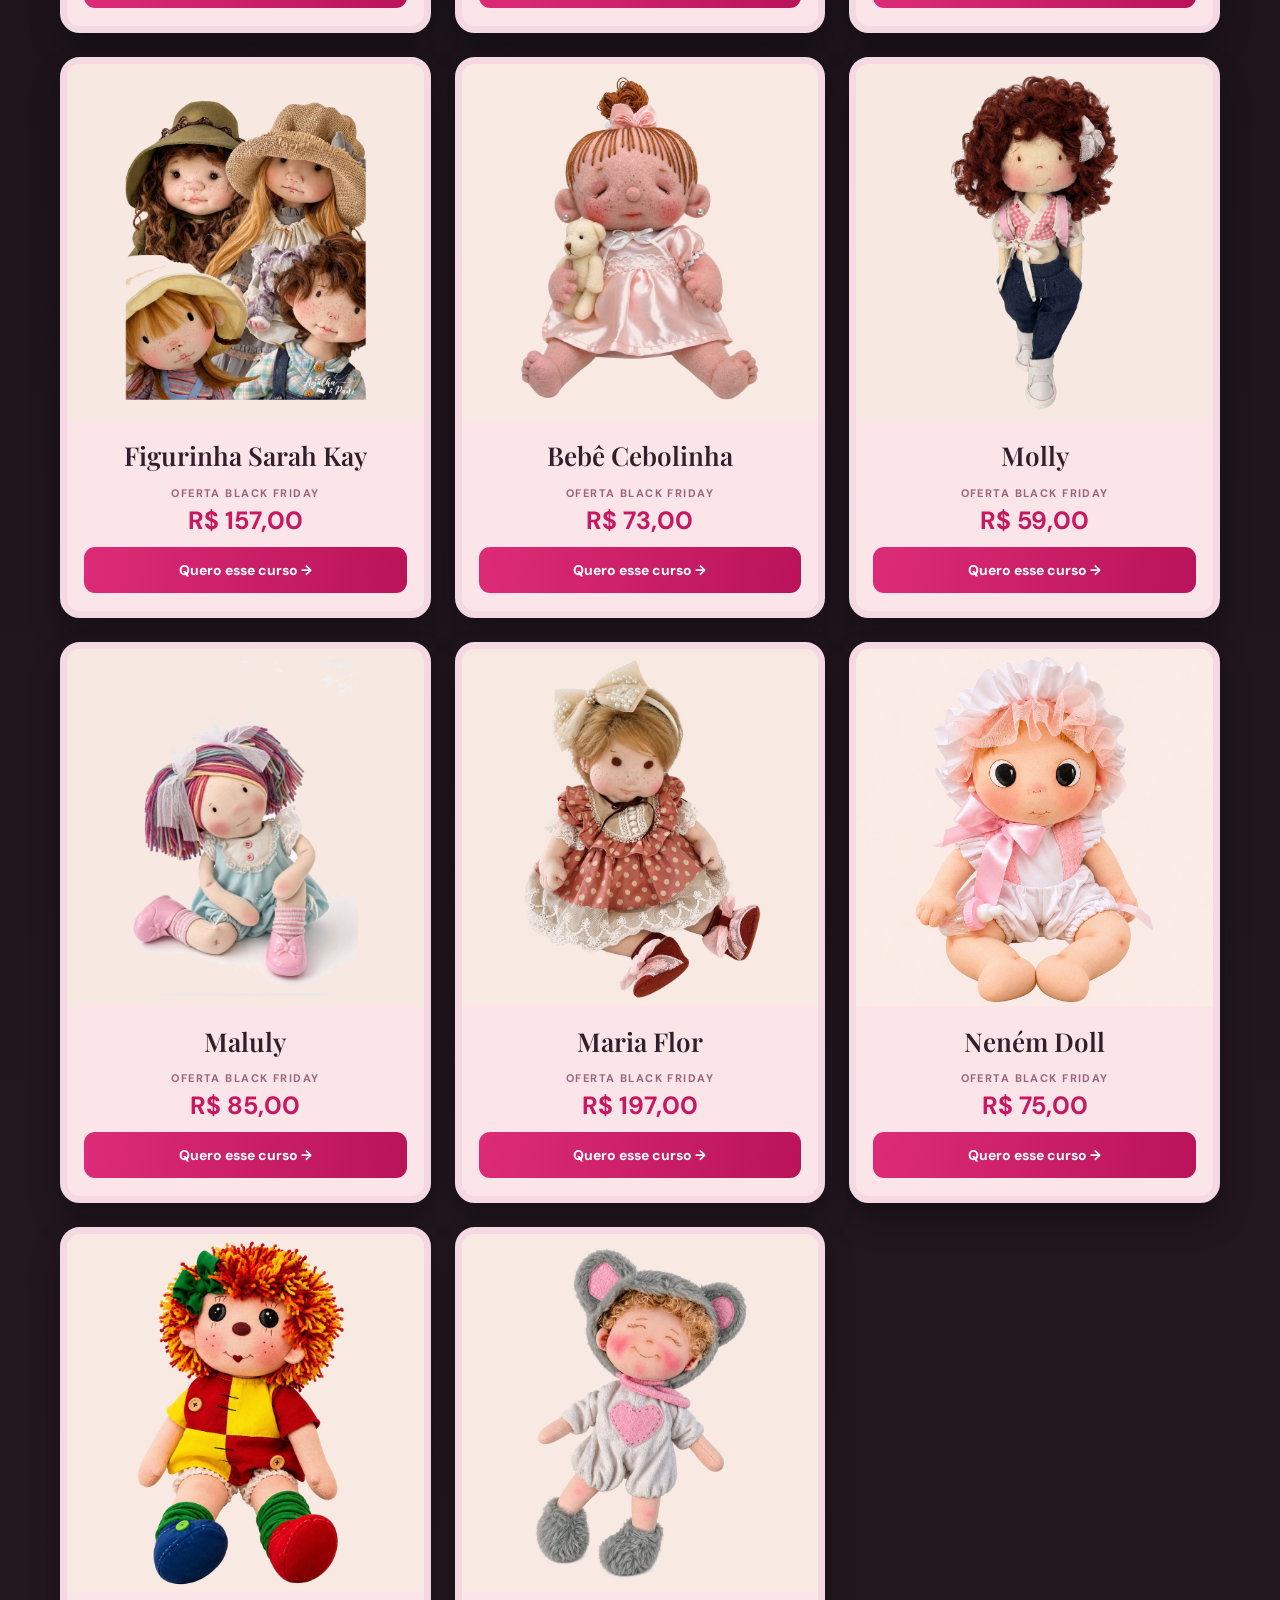
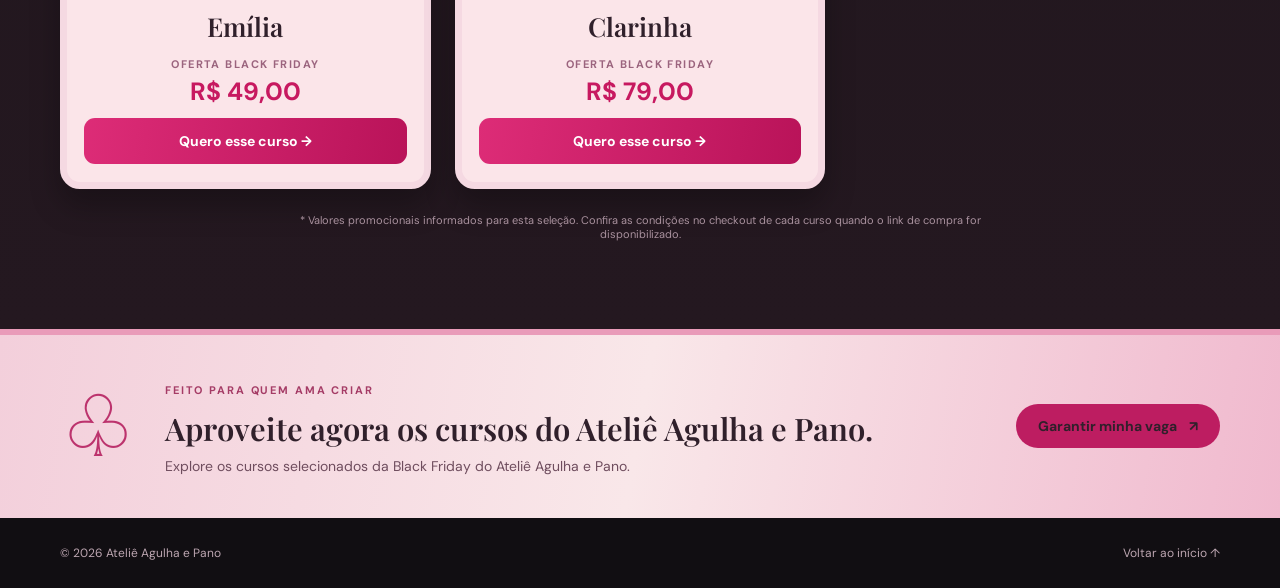
==== commit de73ac6e: "Add files via upload" ====
--- a/index.html
+++ b/index.html
@@ -11,7 +11,7 @@
   <link href="https://fonts.googleapis.com/css2?family=DM+Sans:wght@400;500;600;700&family=Playfair+Display:ital,wght@0,500;0,600;0,700;1,500;1,600&display=swap" rel="stylesheet">
   <link rel="stylesheet" href="style.css?v=20261117-final">
   <script src="cursos.js" defer></script>
-  <script src="script.js" defer></script>
+  <script src="script.js?v=20261117-trio-fix2" defer></script>
 </head>
 <body>
   <a class="skip" href="#cursos">Pular para os cursos</a>
--- a/style.css
+++ b/style.css
@@ -110,3 +110,23 @@
  .course-price{font-size:clamp(19px,5vw,23px)!important;margin:7px 0 12px!important}
  .course-link{font-size:clamp(10px,3.1vw,13px)!important}
 }
+
+/* Fotos originais preservadas: sem recorte de rosto, corpo ou membros. */
+.course-visual{aspect-ratio:1000/920!important;background:#f8eae2!important;overflow:hidden!important}
+.course-visual img{width:100%!important;height:100%!important;object-fit:contain!important;object-position:center center!important}
+@media(max-width:640px){
+ .course-visual{aspect-ratio:1000/920!important}
+ .course-body h3{font-family:'Playfair Display',Georgia,serif!important;background:none!important;font-weight:600!important;font-size:clamp(17px,4.4vw,23px)!important;line-height:1.2!important;min-height:0!important;padding:0!important}
+ .offer-label{display:block!important;font-size:9px!important;letter-spacing:.11em!important}
+}
+
+/* Ajuste solicitado: fotos inteiras, sem cortes, proporção quadrada igual em todas as telas. */
+.course-visual{aspect-ratio:1/1!important;height:auto!important;background:#ffffff!important;overflow:hidden!important}
+.course-visual:before,.course-visual:after{display:none!important;content:none!important}
+.course-visual img{display:block!important;width:100%!important;height:100%!important;object-fit:contain!important;object-position:center center!important;background:#ffffff!important}
+@media(max-width:640px){.course-visual{aspect-ratio:1/1!important}}
+
+/* Padronização final: sem faixas brancas, mesmo fundo dos arquivos e fotos inteiras. */
+.course-visual{background:#f8e9e2!important;aspect-ratio:1/1!important;height:auto!important;overflow:hidden!important}
+.course-visual img{background:#f8e9e2!important;width:100%!important;height:100%!important;object-fit:contain!important;display:block!important}
+.course-visual:before,.course-visual:after{display:none!important;content:none!important}
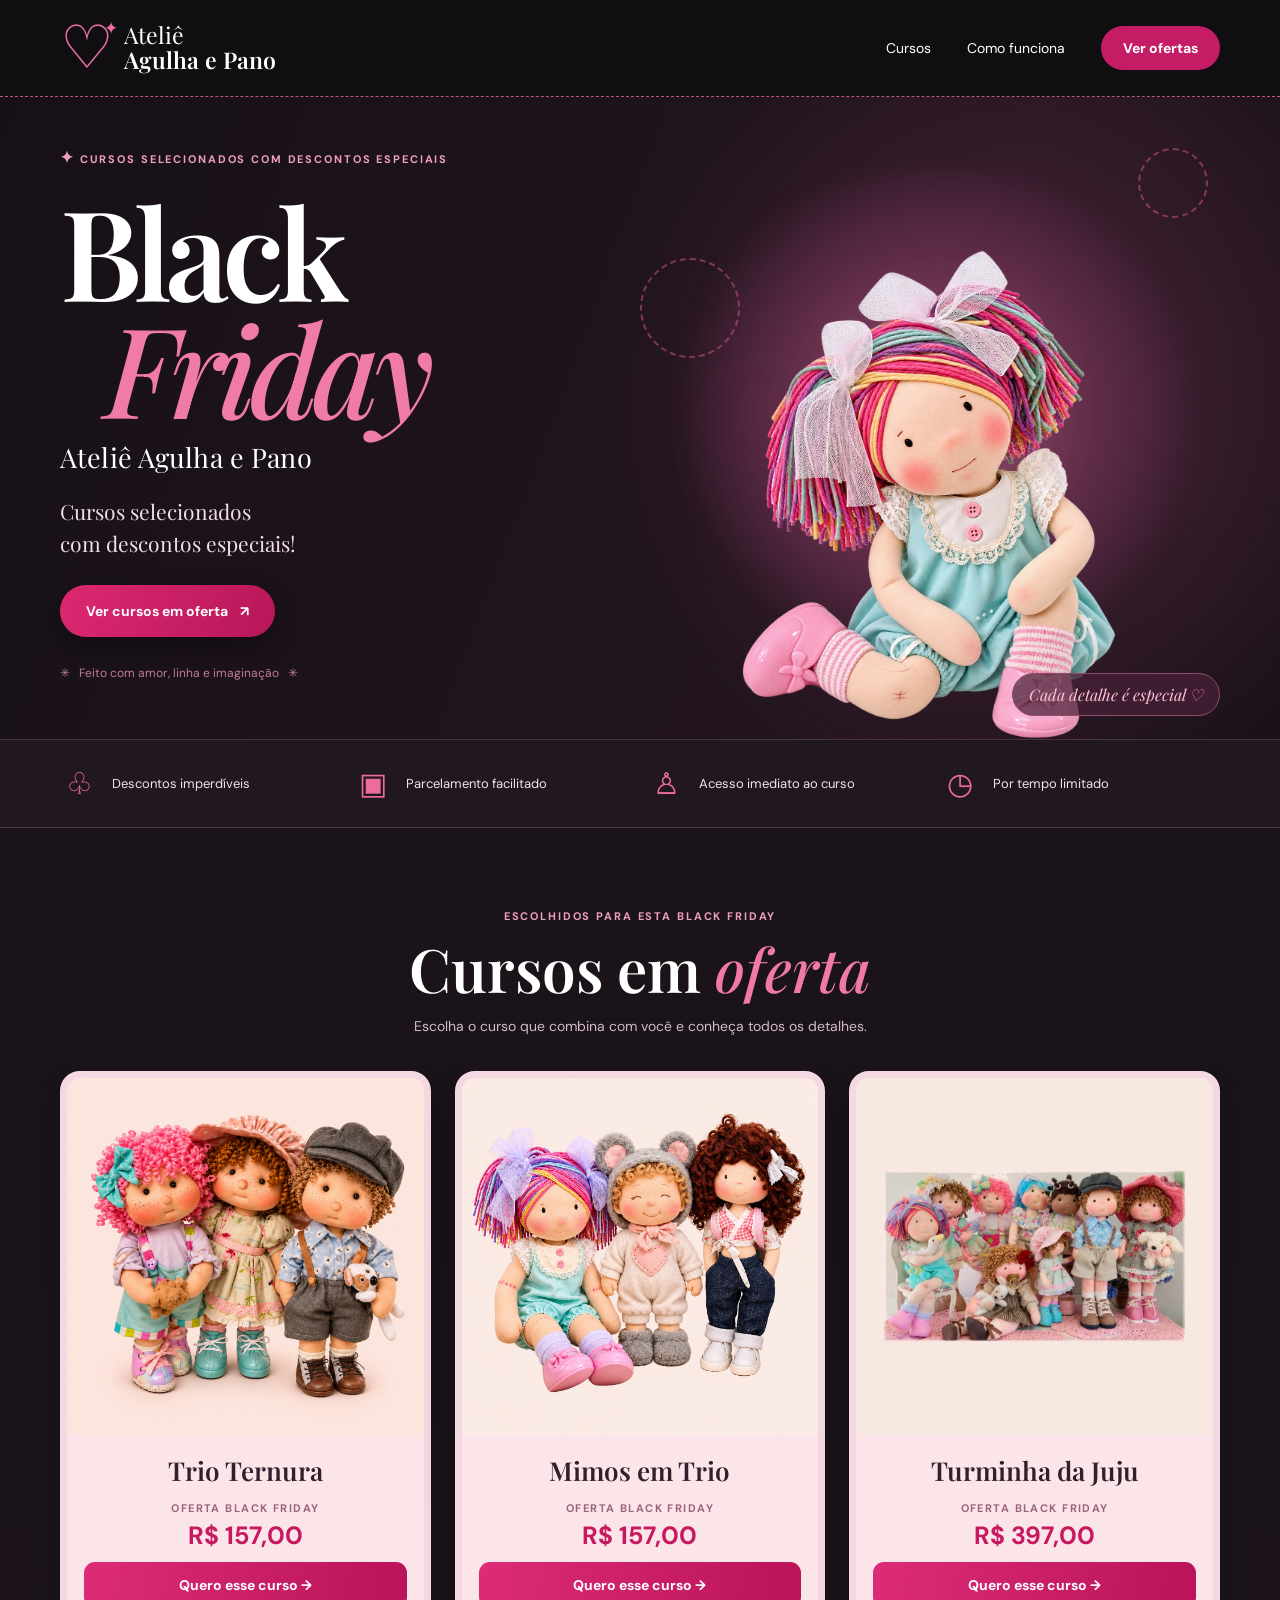
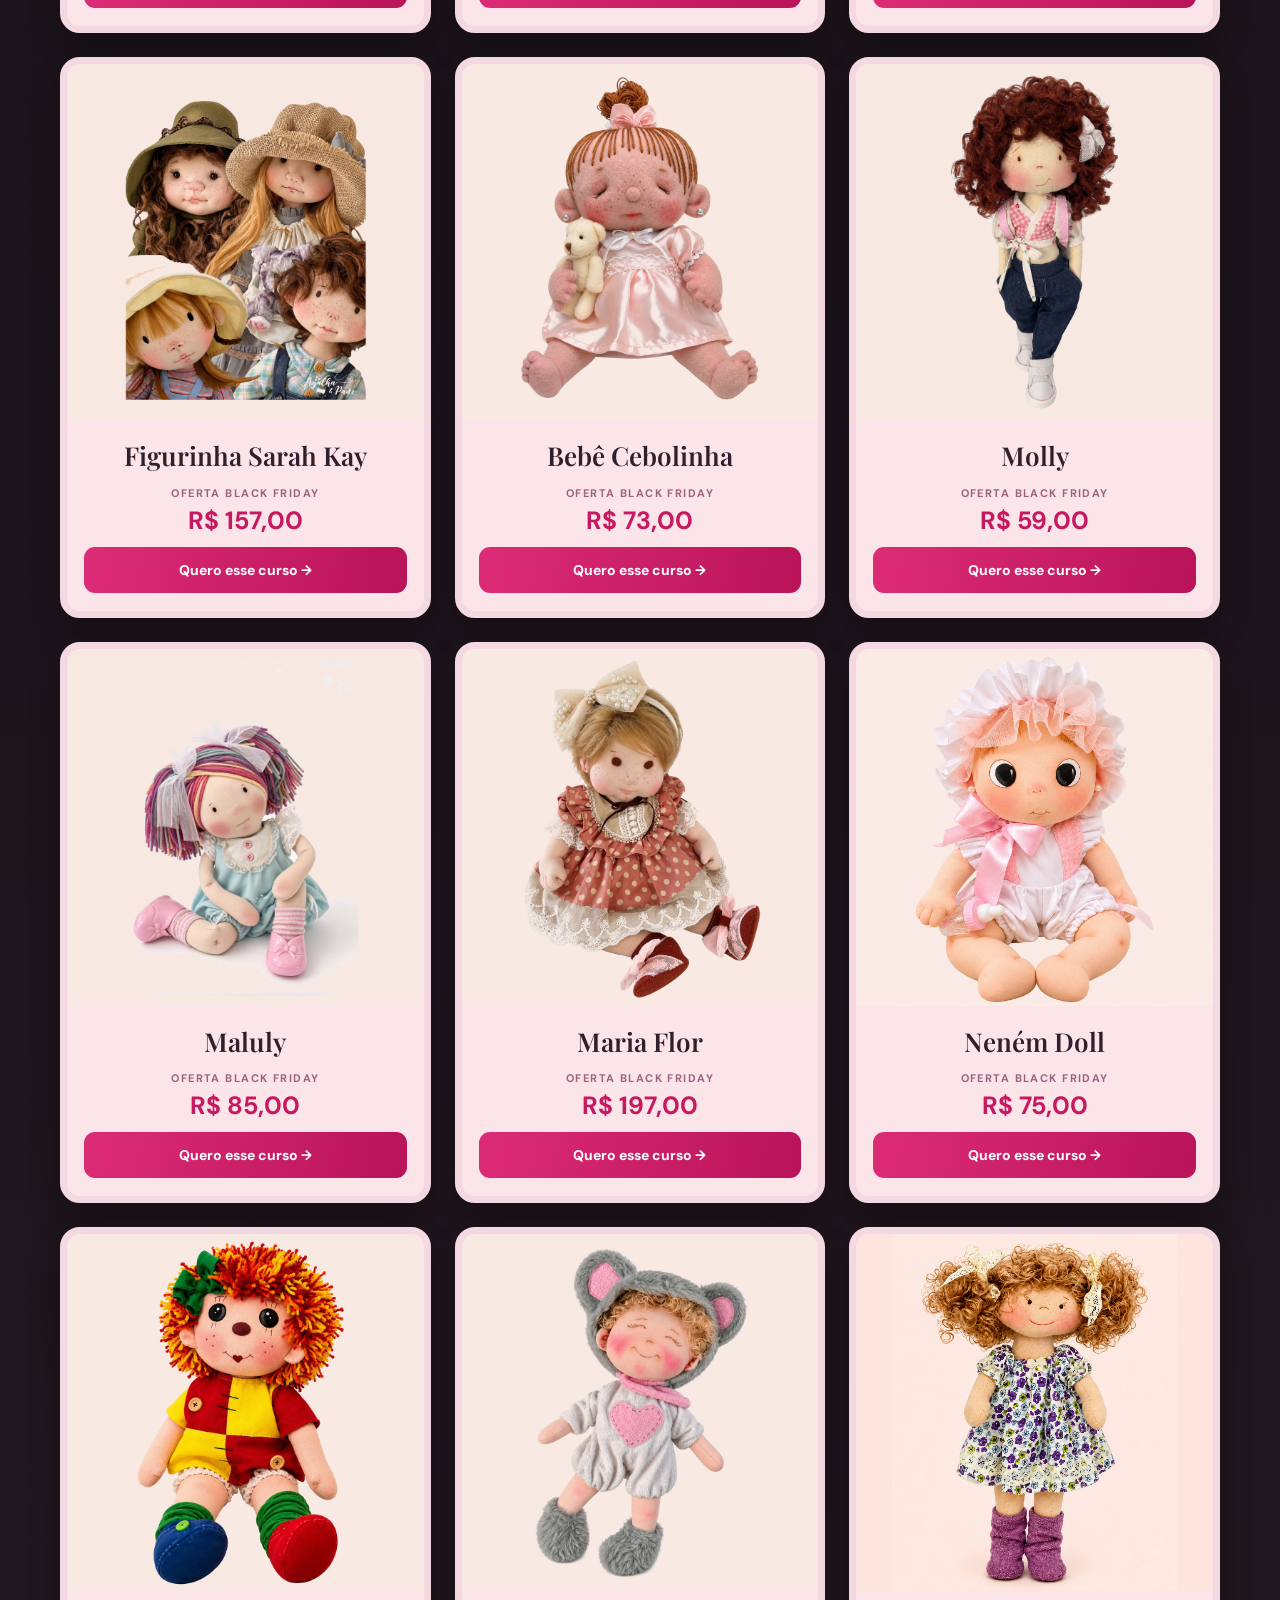
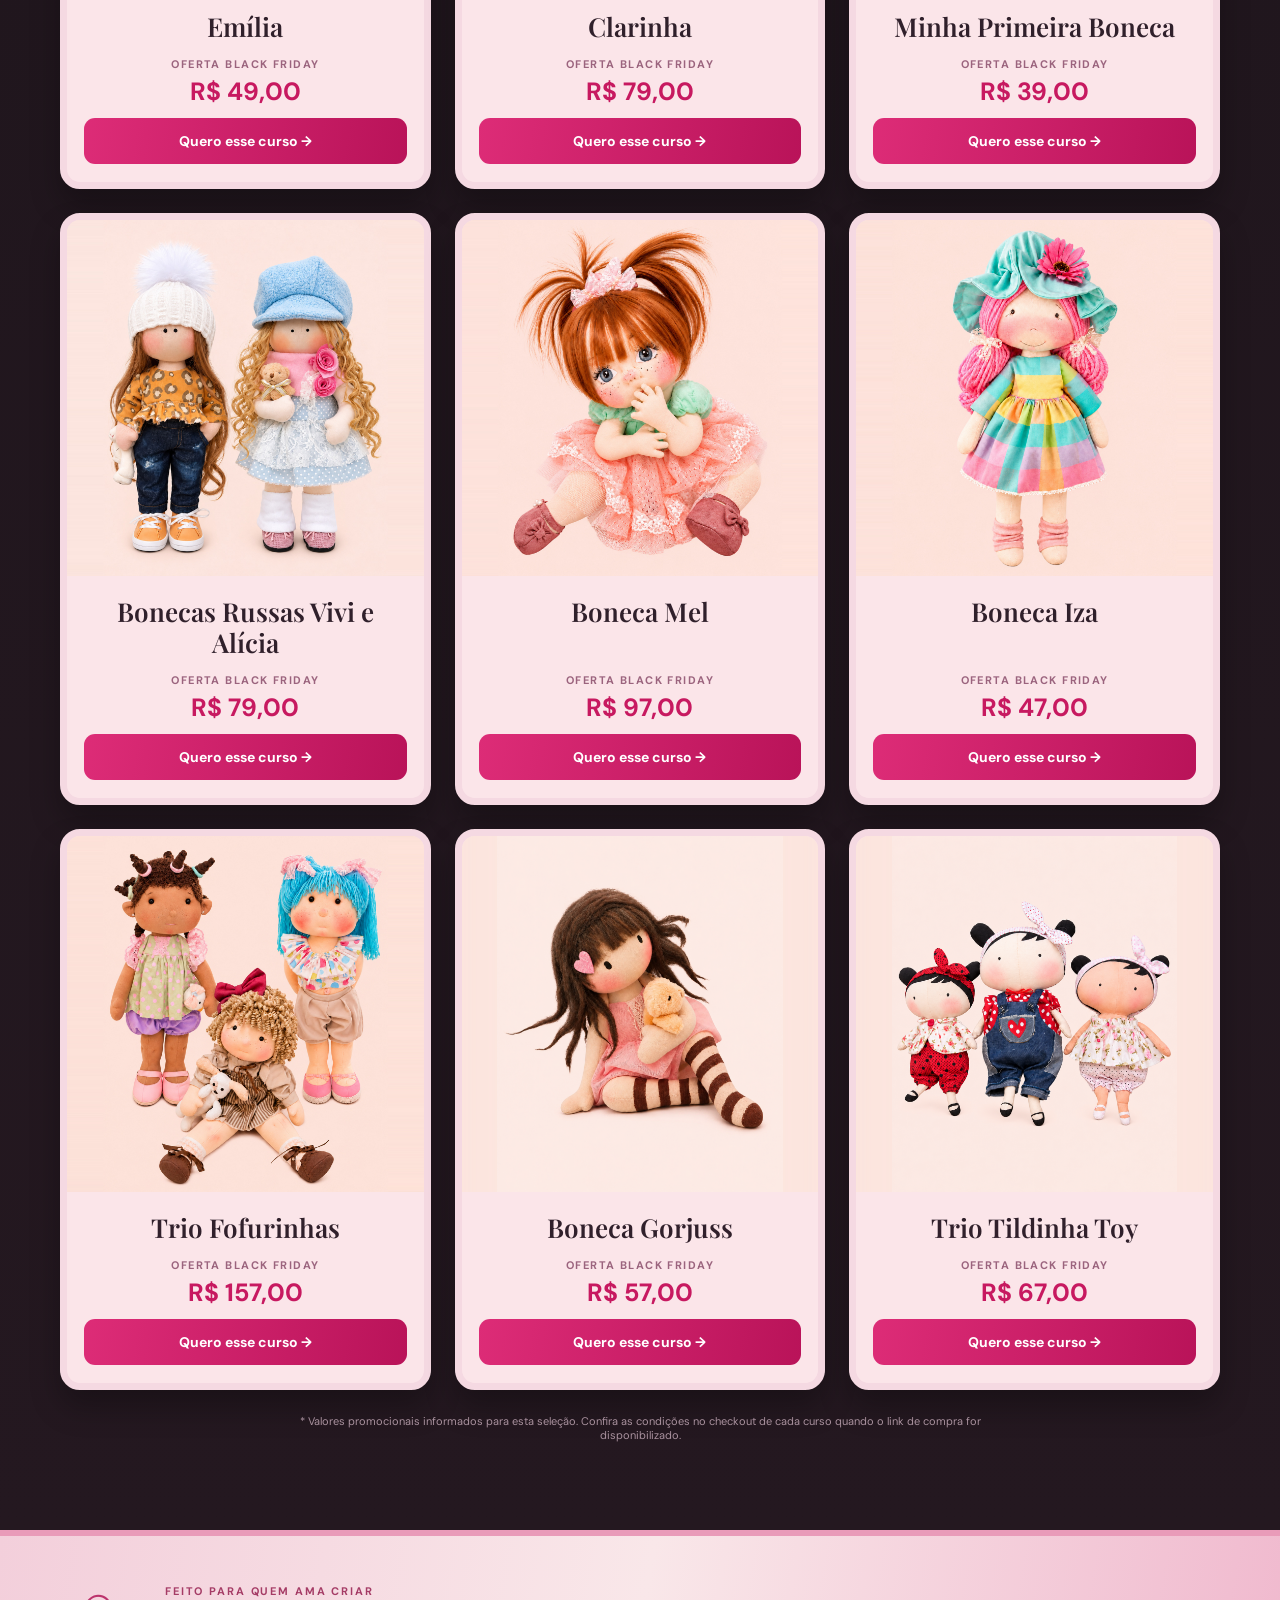
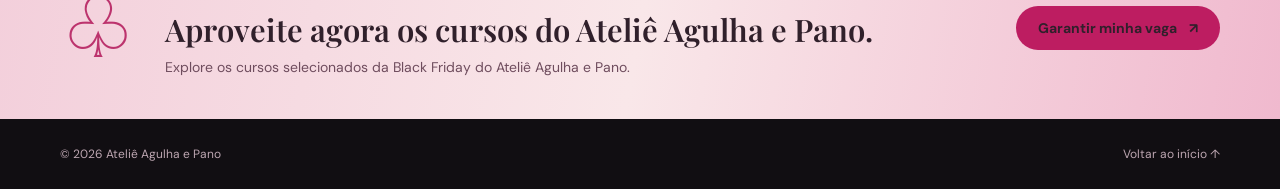
==== commit aba6b3af: "Add files via upload" ====
--- a/index.html
+++ b/index.html
@@ -10,8 +10,8 @@
   <link rel="preconnect" href="https://fonts.gstatic.com" crossorigin>
   <link href="https://fonts.googleapis.com/css2?family=DM+Sans:wght@400;500;600;700&family=Playfair+Display:ital,wght@0,500;0,600;0,700;1,500;1,600&display=swap" rel="stylesheet">
   <link rel="stylesheet" href="style.css?v=20261117-final">
-  <script src="cursos.js" defer></script>
-  <script src="script.js?v=20261117-trio-fix2" defer></script>
+  <script src="cursos.js?v=20261119-novos-cursos" defer></script>
+  <script src="script.js?v=20261119-novos-cursos" defer></script>
 </head>
 <body>
   <a class="skip" href="#cursos">Pular para os cursos</a>
--- a/style.css
+++ b/style.css
@@ -130,3 +130,12 @@
 .course-visual{background:#f8e9e2!important;aspect-ratio:1/1!important;height:auto!important;overflow:hidden!important}
 .course-visual img{background:#f8e9e2!important;width:100%!important;height:100%!important;object-fit:contain!important;display:block!important}
 .course-visual:before,.course-visual:after{display:none!important;content:none!important}
+
+/* Ajuste das quatro fotos: extensao do fundo sem bordas internas; bonecas preservadas. */
+.course-visual,.course-visual img{background:#FCE5DE!important}
+
+/* Integração Gorjuss/Tildinha: suaviza somente a transição entre a foto e o fundo do card, sem alterar a imagem original. */
+.course-visual:has(img[src$="boneca-gorjuss.png"]),
+.course-visual:has(img[src$="trio-tildinha-toy.png"]){background:#FCE5DE!important}
+.course-visual img[src$="boneca-gorjuss.png"],
+.course-visual img[src$="trio-tildinha-toy.png"]{background:#FCE5DE!important;-webkit-mask-image:linear-gradient(to right,transparent 0%,#000 10%,#000 90%,transparent 100%);mask-image:linear-gradient(to right,transparent 0%,#000 10%,#000 90%,transparent 100%)}
